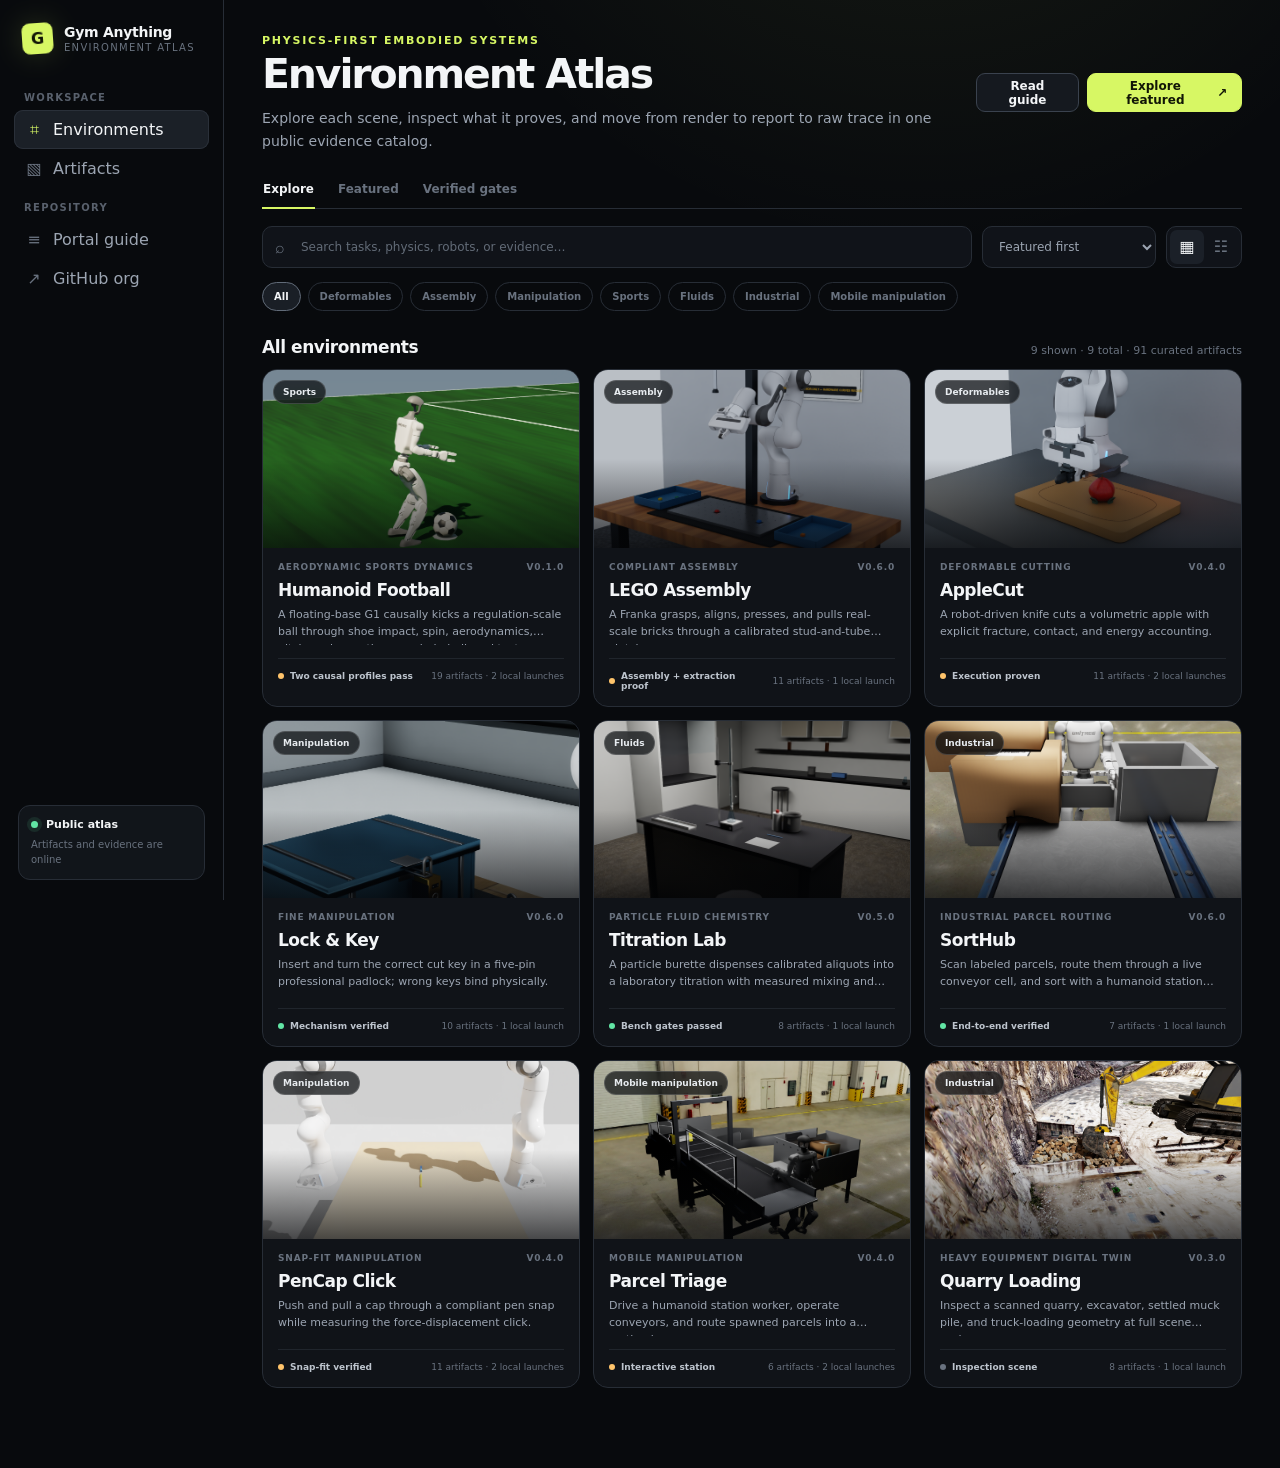
==== robotics/index.html @ cdd0c7fd "deploy: publish robotics atlas 924288bd433a" ====
<!doctype html>
<html lang="en">
  <head>
    <meta charset="utf-8" />
    <meta name="viewport" content="width=device-width, initial-scale=1" />
    <meta
      name="description"
      content="A public visual catalog and evidence browser for Gym Anything for Robotics."
    />
    <link rel="canonical" href="https://gym-anything.github.io/robotics/" />
    <meta property="og:type" content="website" />
    <meta property="og:title" content="Gym Anything · Environment Atlas" />
    <meta property="og:description" content="Physics-first robotics environments, renders, videos, reports, and numerical evidence." />
    <meta property="og:url" content="https://gym-anything.github.io/robotics/" />
    <meta property="og:image" content="https://gym-anything.github.io/robotics/assets/football/renders/p5_00_ready.png" />
    <meta name="twitter:card" content="summary_large_image" />
    <title>Gym Anything · Environment Atlas</title>
    <link rel="icon" href="data:image/svg+xml,%3Csvg xmlns='http://www.w3.org/2000/svg' viewBox='0 0 64 64'%3E%3Crect width='64' height='64' rx='14' fill='%23d7f764'/%3E%3Ctext x='32' y='44' text-anchor='middle' font-family='Arial' font-size='38' font-weight='700' fill='%23111506'%3EG%3C/text%3E%3C/svg%3E" />
    <link rel="stylesheet" href="./styles.css" />
  </head>
  <body>
    <a class="skip-link" href="#main">Skip to content</a>
    <div id="app" aria-live="polite"></div>
    <div id="lightbox" class="lightbox" hidden></div>
    <div id="toast-region" class="toast-region" aria-live="polite"></div>
    <script>globalThis.ATLAS_CONFIG = Object.freeze({"mode":"static","manifestUrl":"./environments.json","assetBase":"./assets/","organizationUrl":"https://github.com/gym-anything","sourceRepositoryUrl":"https://github.com/gym-anything/gym_anything_for_robotics"});</script>
    <script type="module" src="./app.js"></script>
  </body>
</html>
---- robotics/styles.css ----
:root {
  color-scheme: dark;
  --bg: #080a0d;
  --panel: #101318;
  --panel-2: #151920;
  --panel-3: #1b2028;
  --line: #272d36;
  --line-strong: #3a424e;
  --text: #f3f5f7;
  --muted: #9ca5b2;
  --faint: #69727f;
  --acid: #d7f764;
  --acid-ink: #111506;
  --green: #62e6a5;
  --amber: #ffc46b;
  --red: #ff776b;
  --sidebar: 224px;
  --radius: 15px;
  --shadow: 0 20px 50px rgb(0 0 0 / 32%);
  font-family: Inter, ui-sans-serif, system-ui, -apple-system, BlinkMacSystemFont, "Segoe UI", sans-serif;
}

* { box-sizing: border-box; }

html { min-width: 320px; background: var(--bg); }

body {
  margin: 0;
  min-height: 100vh;
  background:
    radial-gradient(circle at 72% -20%, rgb(215 247 100 / 8%), transparent 34rem),
    var(--bg);
  color: var(--text);
}

button, input, select { font: inherit; }
button, a { -webkit-tap-highlight-color: transparent; }
button { color: inherit; }
a { color: inherit; text-decoration: none; }
img, video { display: block; max-width: 100%; }

.skip-link {
  position: fixed;
  z-index: 200;
  left: 1rem;
  top: -4rem;
  padding: .7rem 1rem;
  border-radius: 8px;
  background: var(--acid);
  color: var(--acid-ink);
}
.skip-link:focus { top: 1rem; }

.shell { min-height: 100vh; }

.sidebar {
  position: fixed;
  inset: 0 auto 0 0;
  z-index: 30;
  width: var(--sidebar);
  display: flex;
  flex-direction: column;
  border-right: 1px solid var(--line);
  background: rgb(9 11 14 / 94%);
  backdrop-filter: blur(18px);
  padding: 20px 14px;
}

.brand {
  display: flex;
  align-items: center;
  gap: 11px;
  padding: 3px 8px 24px;
}

.brand-mark {
  width: 31px;
  height: 31px;
  display: grid;
  place-items: center;
  border-radius: 8px;
  background: var(--acid);
  color: var(--acid-ink);
  font-size: 16px;
  font-weight: 900;
  transform: rotate(-4deg);
  box-shadow: 0 0 28px rgb(215 247 100 / 16%);
}

.brand-copy { min-width: 0; }
.brand-title { display: block; font-size: 14px; font-weight: 740; letter-spacing: -.02em; }
.brand-sub { display: block; margin-top: 2px; color: var(--faint); font-size: 10px; text-transform: uppercase; letter-spacing: .13em; }

.nav-label {
  margin: 14px 10px 7px;
  color: #59616d;
  font-size: 10px;
  font-weight: 750;
  letter-spacing: .13em;
  text-transform: uppercase;
}

.nav-item {
  width: 100%;
  display: flex;
  align-items: center;
  gap: 10px;
  min-height: 39px;
  padding: 0 11px;
  border: 0;
  border-radius: 9px;
  background: transparent;
  color: var(--muted);
  cursor: pointer;
  text-align: left;
  transition: 150ms ease;
}
.nav-item:hover { color: var(--text); background: #14181e; }
.nav-item.active { color: var(--text); background: #1b2027; box-shadow: inset 0 0 0 1px #2a3039; }
.nav-icon { width: 18px; color: var(--faint); font-size: 16px; text-align: center; }
.nav-item.active .nav-icon { color: var(--acid); }

.sidebar-bottom { margin-top: auto; }

.runtime-card {
  margin: 12px 4px 0;
  border: 1px solid var(--line);
  border-radius: 12px;
  background: #11151a;
  padding: 12px;
}
.runtime-row { display: flex; align-items: center; gap: 8px; font-size: 11px; font-weight: 650; }
.runtime-dot { width: 7px; height: 7px; border-radius: 50%; background: var(--faint); box-shadow: 0 0 0 4px rgb(105 114 127 / 10%); }
.runtime-dot.available { background: var(--green); box-shadow: 0 0 0 4px rgb(98 230 165 / 10%); }
.runtime-dot.running { background: var(--acid); box-shadow: 0 0 14px var(--acid); animation: pulse 1.5s infinite; }
.runtime-copy { margin-top: 7px; color: var(--faint); font-size: 10px; line-height: 1.45; overflow-wrap: anywhere; }

.main { min-height: 100vh; margin-left: var(--sidebar); }
.content { width: min(1460px, 100%); margin: 0 auto; padding: 34px 38px 80px; }

.topline { display: flex; align-items: center; justify-content: space-between; gap: 20px; margin-bottom: 30px; }
.eyebrow { color: var(--acid); font-size: 11px; font-weight: 760; letter-spacing: .16em; text-transform: uppercase; }
.page-title { margin: 7px 0 0; font-size: clamp(28px, 3.2vw, 48px); line-height: .98; letter-spacing: -.052em; }
.page-subtitle { max-width: 720px; margin: 13px 0 0; color: var(--muted); font-size: 14px; line-height: 1.6; }

.header-actions { display: flex; align-items: center; gap: 8px; }
.button {
  min-height: 39px;
  display: inline-flex;
  align-items: center;
  justify-content: center;
  gap: 8px;
  border: 1px solid var(--line-strong);
  border-radius: 9px;
  padding: 0 14px;
  background: #15191f;
  color: var(--text);
  font-size: 12px;
  font-weight: 690;
  cursor: pointer;
  transition: transform 140ms ease, border-color 140ms ease, background 140ms ease;
}
.button:hover { transform: translateY(-1px); border-color: #596271; background: #1c2129; }
.button:disabled { cursor: not-allowed; opacity: .45; transform: none; }
.button.primary { border-color: var(--acid); background: var(--acid); color: var(--acid-ink); }
.button.primary:hover { background: #e3ff7f; }
.button.danger { color: #ffaaa2; border-color: #75433e; background: #231817; }
.button.icon { width: 39px; padding: 0; }
.button.large { min-height: 46px; padding: 0 20px; border-radius: 11px; font-size: 13px; }

.catalog-tabs { display: flex; gap: 22px; border-bottom: 1px solid var(--line); margin-bottom: 17px; }
.catalog-tab { position: relative; border: 0; padding: 0 1px 12px; background: transparent; color: var(--faint); font-size: 12px; font-weight: 650; cursor: pointer; }
.catalog-tab:hover { color: var(--muted); }
.catalog-tab.active { color: var(--text); }
.catalog-tab.active::after { content: ""; position: absolute; left: 0; right: 0; bottom: -1px; height: 2px; background: var(--acid); }

.toolbar { display: grid; grid-template-columns: minmax(220px, 1fr) auto auto; align-items: center; gap: 10px; margin-bottom: 14px; }
.search-wrap { position: relative; }
.search-icon { position: absolute; left: 13px; top: 50%; transform: translateY(-50%); color: var(--faint); pointer-events: none; }
.search {
  width: 100%;
  height: 42px;
  border: 1px solid var(--line);
  border-radius: 10px;
  padding: 0 13px 0 38px;
  outline: none;
  background: #101319;
  color: var(--text);
  font-size: 12px;
}
.search:focus { border-color: #66707e; box-shadow: 0 0 0 3px rgb(215 247 100 / 7%); }
.search::placeholder { color: #626b77; }

.select {
  height: 42px;
  border: 1px solid var(--line);
  border-radius: 10px;
  padding: 0 34px 0 12px;
  outline: none;
  background: #101319;
  color: var(--muted);
  font-size: 12px;
}

.view-toggle { display: flex; border: 1px solid var(--line); border-radius: 10px; padding: 3px; background: #101319; }
.view-toggle button { width: 34px; height: 34px; border: 0; border-radius: 7px; background: transparent; color: var(--faint); cursor: pointer; }
.view-toggle button.active { color: var(--text); background: var(--panel-3); }

.chips { display: flex; gap: 7px; overflow-x: auto; padding: 0 0 22px; scrollbar-width: none; }
.chips::-webkit-scrollbar { display: none; }
.chip { flex: 0 0 auto; height: 29px; padding: 0 11px; border: 1px solid var(--line); border-radius: 99px; background: transparent; color: var(--faint); font-size: 10px; font-weight: 660; cursor: pointer; }
.chip:hover { border-color: var(--line-strong); color: var(--muted); }
.chip.active { border-color: #616b78; background: #1a1f26; color: var(--text); }

.results-head { display: flex; align-items: end; justify-content: space-between; margin: 4px 0 12px; }
.section-title { margin: 0; font-size: 17px; letter-spacing: -.025em; }
.result-count { color: var(--faint); font-size: 11px; }

.env-grid { display: grid; grid-template-columns: repeat(3, minmax(0, 1fr)); gap: 13px; }

.env-card {
  position: relative;
  min-width: 0;
  border: 1px solid var(--line);
  border-radius: var(--radius);
  overflow: hidden;
  background: var(--panel);
  cursor: pointer;
  transition: transform 180ms ease, border-color 180ms ease, box-shadow 180ms ease;
}
.env-card:hover { transform: translateY(-3px); border-color: #414955; box-shadow: var(--shadow); }
.env-card:focus-visible { outline: 2px solid var(--acid); outline-offset: 3px; }

.card-media { position: relative; aspect-ratio: 16 / 9; overflow: hidden; background: linear-gradient(135deg, #242933, #101318); }
.card-media::after { content: ""; position: absolute; z-index: 2; inset: auto 0 0; height: 50%; background: linear-gradient(transparent, rgb(4 5 7 / 70%)); pointer-events: none; }
.card-media img { position: relative; z-index: 1; width: 100%; height: 100%; object-fit: cover; transition: transform 450ms ease; }
.env-card:hover .card-media img { transform: scale(1.025); }
.card-media img.broken { opacity: 0; }
.card-fallback { position: absolute; inset: 0; display: grid; place-items: center; font-weight: 800; color: rgb(255 255 255 / 15%); letter-spacing: -.05em; font-size: 42px; }
.card-category { position: absolute; z-index: 3; top: 10px; left: 10px; height: 24px; display: flex; align-items: center; border: 1px solid rgb(255 255 255 / 16%); border-radius: 99px; padding: 0 9px; background: rgb(8 10 13 / 70%); backdrop-filter: blur(8px); color: #e7ebef; font-size: 9px; font-weight: 690; }
.quick-launch { position: absolute; z-index: 4; right: 10px; bottom: 10px; width: 35px; height: 35px; display: grid; place-items: center; border: 1px solid rgb(255 255 255 / 20%); border-radius: 50%; background: rgb(9 11 14 / 78%); backdrop-filter: blur(10px); color: white; cursor: pointer; opacity: 0; transform: translateY(5px); transition: 160ms ease; }
.env-card:hover .quick-launch, .quick-launch:focus-visible { opacity: 1; transform: translateY(0); }
.quick-launch:hover { background: var(--acid); color: var(--acid-ink); }

.card-body { padding: 14px 15px 15px; }
.card-top { display: flex; align-items: center; justify-content: space-between; gap: 8px; color: var(--faint); font-size: 9px; font-weight: 650; text-transform: uppercase; letter-spacing: .09em; }
.card-title { margin: 8px 0 6px; font-size: 17px; letter-spacing: -.03em; }
.card-summary { display: -webkit-box; min-height: 39px; margin: 0; overflow: hidden; -webkit-line-clamp: 2; -webkit-box-orient: vertical; color: var(--muted); font-size: 11px; line-height: 1.55; }
.card-meta { display: flex; align-items: center; justify-content: space-between; gap: 12px; margin-top: 13px; padding-top: 12px; border-top: 1px solid #20252c; }
.status-pill { display: inline-flex; align-items: center; gap: 6px; min-width: 0; color: #bdc4cd; font-size: 9px; font-weight: 650; }
.status-pill::before { content: ""; flex: 0 0 auto; width: 6px; height: 6px; border-radius: 50%; background: var(--faint); }
.status-pill.green::before { background: var(--green); }
.status-pill.amber::before { background: var(--amber); }
.status-pill.gray::before { background: var(--faint); }
.artifact-count { color: var(--faint); font-size: 9px; white-space: nowrap; }

.env-grid.list { display: grid; grid-template-columns: 1fr; gap: 8px; }
.env-grid.list .env-card { display: grid; grid-template-columns: 220px minmax(0, 1fr); }
.env-grid.list .card-media { aspect-ratio: auto; min-height: 150px; }
.env-grid.list .card-body { display: grid; grid-template-columns: minmax(0, 1fr) minmax(180px, .6fr); align-content: center; column-gap: 25px; }
.env-grid.list .card-top, .env-grid.list .card-title, .env-grid.list .card-summary { grid-column: 1; }
.env-grid.list .card-meta { grid-column: 2; grid-row: 1 / span 3; border: 0; margin: 0; padding: 0; flex-direction: column; align-items: flex-end; justify-content: center; }

.empty { padding: 70px 20px; border: 1px dashed var(--line); border-radius: var(--radius); color: var(--muted); text-align: center; }
.empty strong { display: block; color: var(--text); margin-bottom: 7px; }

/* Detail */
.back-link { display: inline-flex; align-items: center; gap: 7px; color: var(--faint); font-size: 11px; margin-bottom: 20px; }
.back-link:hover { color: var(--text); }

.detail-hero { position: relative; min-height: 430px; display: grid; grid-template-columns: minmax(0, 1.4fr) minmax(330px, .6fr); border: 1px solid var(--line); border-radius: 20px; overflow: hidden; background: var(--panel); }
.detail-image { position: relative; min-height: 430px; overflow: hidden; background: #171b21; }
.detail-image::after { content: ""; position: absolute; z-index: 2; inset: 0; background: linear-gradient(90deg, transparent 60%, rgb(16 19 24 / 65%)), linear-gradient(0deg, rgb(7 9 11 / 35%), transparent 40%); pointer-events: none; }
.detail-image img { position: relative; z-index: 1; width: 100%; height: 100%; object-fit: cover; }
.detail-image img.broken { opacity: 0; }

.detail-side { position: relative; z-index: 2; display: flex; flex-direction: column; justify-content: center; padding: 35px 32px; background: linear-gradient(135deg, rgb(16 19 24 / 94%), #101318); }
.detail-side::before { content: ""; position: absolute; left: 0; top: 12%; bottom: 12%; width: 1px; background: linear-gradient(transparent, var(--accent, var(--acid)), transparent); opacity: .5; }
.detail-title { margin: 9px 0 10px; font-size: clamp(32px, 4.2vw, 58px); line-height: .96; letter-spacing: -.06em; }
.detail-summary { margin: 0; color: var(--muted); font-size: 12px; line-height: 1.6; }
.detail-badges { display: flex; flex-wrap: wrap; gap: 6px; margin: 15px 0 20px; }
.tag { display: inline-flex; align-items: center; height: 25px; padding: 0 9px; border: 1px solid #303741; border-radius: 99px; color: #aab2bd; font-size: 9px; font-weight: 630; }
.launch-stack { display: grid; grid-template-columns: minmax(0, 1fr) auto; gap: 8px; }
.launch-stack .select { height: 46px; min-width: 0; }
.launch-help { grid-column: 1 / -1; min-height: 17px; color: var(--faint); font-size: 10px; line-height: 1.4; }

.evidence-banner { display: grid; grid-template-columns: auto minmax(0, 1fr) auto; align-items: center; gap: 12px; margin: 15px 0 0; padding: 12px 14px; border: 1px solid var(--line); border-radius: 11px; background: #101318; }
.evidence-mark { width: 30px; height: 30px; display: grid; place-items: center; border-radius: 8px; background: rgb(255 196 107 / 11%); color: var(--amber); font-weight: 800; }
.evidence-mark.green { background: rgb(98 230 165 / 10%); color: var(--green); }
.evidence-mark.gray { background: rgb(105 114 127 / 12%); color: var(--muted); }
.evidence-title { font-size: 11px; font-weight: 720; }
.evidence-copy { margin-top: 3px; color: var(--muted); font-size: 10px; line-height: 1.45; }
.version { color: var(--faint); font-size: 10px; }

.report-link {
  display: grid;
  grid-template-columns: auto minmax(0, 1fr) auto;
  align-items: center;
  gap: 10px;
  margin: -5px 0 15px;
  padding: 10px 11px;
  border: 1px solid #3d4652;
  border-radius: 10px;
  background: #171c23;
  transition: 150ms ease;
}
.report-link:hover { transform: translateY(-1px); border-color: #626d7b; background: #1d232b; }
.report-link-icon { display: grid; place-items: center; width: 32px; height: 32px; border-radius: 7px; background: #e75d4e; color: white; font-size: 8px; font-weight: 850; letter-spacing: .06em; }
.report-link strong, .report-link small { display: block; }
.report-link strong { font-size: 11px; }
.report-link small { margin-top: 3px; overflow: hidden; color: var(--faint); font-size: 8px; text-overflow: ellipsis; white-space: nowrap; }
.report-link-arrow { color: var(--muted); font-size: 16px; }

.detail-layout { display: grid; grid-template-columns: minmax(0, 1fr) 280px; gap: 24px; margin-top: 26px; }
.detail-tabs { display: flex; gap: 22px; border-bottom: 1px solid var(--line); }
.detail-tab { position: relative; border: 0; padding: 0 1px 12px; background: transparent; color: var(--faint); font-size: 11px; font-weight: 680; cursor: pointer; }
.detail-tab.active { color: var(--text); }
.detail-tab.active::after { content: ""; position: absolute; left: 0; right: 0; bottom: -1px; height: 2px; background: var(--accent, var(--acid)); }
.tab-panel { padding-top: 22px; }

.copy-section { max-width: 820px; }
.copy-section h2 { margin: 0 0 11px; font-size: 20px; letter-spacing: -.035em; }
.copy-section p { margin: 0; color: #b1b8c1; font-size: 13px; line-height: 1.75; }
.metric-grid { display: grid; grid-template-columns: repeat(4, minmax(0, 1fr)); gap: 8px; margin: 23px 0; }
.metric { min-height: 90px; padding: 14px; border: 1px solid var(--line); border-radius: 12px; background: #101318; }
.metric-value { font-size: 19px; font-weight: 760; letter-spacing: -.04em; }
.metric-value.amber { color: var(--amber); }
.metric-value.gray { color: var(--muted); }
.metric-label { margin-top: 7px; color: var(--faint); font-size: 9px; font-weight: 680; letter-spacing: .08em; text-transform: uppercase; }

.mechanism-strip { display: grid; grid-template-columns: repeat(3, minmax(0, 1fr)); gap: 8px; margin-top: 20px; }
.mechanism-item { padding: 15px; border-radius: 12px; background: #12161b; border: 1px solid #20262e; }
.mechanism-number { color: var(--accent, var(--acid)); font-size: 10px; font-weight: 800; }
.mechanism-title { margin: 8px 0 5px; font-size: 12px; font-weight: 700; }
.mechanism-copy { color: var(--faint); font-size: 10px; line-height: 1.5; }

.aside-card { border: 1px solid var(--line); border-radius: 13px; background: #101318; overflow: hidden; }
.aside-card + .aside-card { margin-top: 11px; }
.aside-head { padding: 13px 14px; border-bottom: 1px solid var(--line); color: var(--muted); font-size: 10px; font-weight: 730; letter-spacing: .09em; text-transform: uppercase; }
.aside-body { padding: 12px 14px; }
.about-row { display: flex; justify-content: space-between; gap: 14px; padding: 7px 0; color: var(--faint); font-size: 10px; }
.about-row strong { color: #bec5ce; font-weight: 620; text-align: right; }
.control-row { display: grid; grid-template-columns: 90px minmax(0, 1fr); gap: 9px; align-items: start; padding: 8px 0; border-bottom: 1px solid #20252c; }
.control-row:last-child { border: 0; }
kbd { display: inline-block; width: fit-content; border: 1px solid #3a424d; border-bottom-color: #596370; border-radius: 5px; padding: 3px 6px; background: #1d222a; color: #e7eaf0; font-family: inherit; font-size: 9px; font-weight: 700; box-shadow: 0 1px 0 #4b5562; }
.control-action { color: var(--muted); font-size: 10px; line-height: 1.45; }

.artifact-toolbar { display: flex; align-items: center; justify-content: space-between; gap: 12px; margin-bottom: 13px; }
.artifact-filters { display: flex; flex-wrap: wrap; gap: 6px; }
.artifact-filter { height: 27px; padding: 0 9px; border: 1px solid var(--line); border-radius: 7px; background: transparent; color: var(--faint); font-size: 9px; font-weight: 680; cursor: pointer; }
.artifact-filter.active { border-color: #56606d; color: var(--text); background: #1a1f26; }
.artifact-grid { display: grid; grid-template-columns: repeat(3, minmax(0, 1fr)); gap: 9px; }
.artifact { min-width: 0; border: 1px solid var(--line); border-radius: 12px; overflow: hidden; background: #101318; cursor: pointer; transition: 150ms ease; }
.artifact:hover { transform: translateY(-2px); border-color: #414a56; }
.artifact-media { position: relative; aspect-ratio: 16 / 10; display: grid; place-items: center; overflow: hidden; background: linear-gradient(135deg, #1b2028, #0c0f13); }
.artifact-media img, .artifact-media video { width: 100%; height: 100%; object-fit: cover; }
.artifact-media img.broken { opacity: 0; }
.artifact-play { position: absolute; z-index: 2; inset: 50% auto auto 50%; width: 40px; height: 40px; display: grid; place-items: center; border: 1px solid rgb(255 255 255 / 30%); border-radius: 50%; padding-left: 2px; background: rgb(7 9 12 / 78%); color: white; font-size: 14px; box-shadow: 0 8px 24px rgb(0 0 0 / 45%); transform: translate(-50%, -50%); transition: 150ms ease; }
.video-artifact:hover .artifact-play { border-color: var(--acid); background: var(--acid); color: var(--acid-ink); transform: translate(-50%, -50%) scale(1.06); }
.artifact-symbol { color: #555f6c; font-size: 28px; font-weight: 800; letter-spacing: -.05em; }
.artifact-type { position: absolute; left: 8px; top: 8px; padding: 3px 6px; border-radius: 5px; background: rgb(6 8 10 / 78%); color: #cbd1d8; font-size: 8px; font-weight: 760; letter-spacing: .08em; text-transform: uppercase; }
.artifact-copy { padding: 11px; }
.artifact-title { overflow: hidden; color: #e7eaee; font-size: 11px; font-weight: 690; text-overflow: ellipsis; white-space: nowrap; }
.artifact-caption { display: -webkit-box; min-height: 30px; margin-top: 5px; overflow: hidden; -webkit-line-clamp: 2; -webkit-box-orient: vertical; color: var(--faint); font-size: 9px; line-height: 1.55; }
.artifact-path { margin-top: 7px; overflow: hidden; color: #515a66; font-family: ui-monospace, SFMono-Regular, Consolas, monospace; font-size: 8px; text-overflow: ellipsis; white-space: nowrap; }
.artifact-environment { margin-bottom: 5px; color: var(--acid); font-size: 8px; font-weight: 750; letter-spacing: .1em; text-transform: uppercase; }
.pdf-artifact .artifact-media::after { content: "Open PDF ↗"; position: absolute; z-index: 2; right: 9px; bottom: 9px; padding: 5px 7px; border-radius: 6px; background: rgb(7 9 12 / 82%); color: white; font-size: 8px; font-weight: 720; opacity: 0; transform: translateY(3px); transition: 150ms ease; }
.pdf-artifact:hover .artifact-media::after { opacity: 1; transform: translateY(0); }

.report-callout { display: grid; grid-template-columns: auto minmax(0, 1fr) auto; align-items: center; gap: 13px; margin: -3px 0 19px; padding: 14px 15px; border: 1px solid #3a424d; border-radius: 12px; background: linear-gradient(100deg, #171c23, #101318); }
.report-callout-mark { display: grid; place-items: center; width: 42px; height: 42px; border-radius: 9px; background: #e75d4e; color: white; font-size: 10px; font-weight: 850; letter-spacing: .08em; box-shadow: 0 10px 26px rgb(231 93 78 / 18%); }
.report-callout-title { font-size: 12px; font-weight: 750; }
.report-callout-copy { margin-top: 4px; color: var(--muted); font-size: 10px; }
.library-toolbar { grid-template-columns: 1fr; margin-bottom: 10px; }
.library-filters { margin-bottom: 24px; }
.library-filters .artifact-filter span { margin-left: 4px; color: #626c78; }
.library-results-head { margin-top: 0; }
.library-grid { grid-template-columns: repeat(4, minmax(0, 1fr)); }
.library-grid .pdf-artifact .artifact-media { aspect-ratio: 4 / 3; }

.evidence-list { display: grid; gap: 9px; }
.evidence-row { display: grid; grid-template-columns: 38px minmax(0, 1fr); gap: 12px; padding: 14px; border: 1px solid var(--line); border-radius: 12px; background: #101318; }
.evidence-index { width: 30px; height: 30px; display: grid; place-items: center; border-radius: 8px; background: #1b2028; color: var(--accent, var(--acid)); font-size: 10px; font-weight: 800; }
.evidence-row h3 { margin: 1px 0 5px; font-size: 12px; }
.evidence-row p { margin: 0; color: var(--muted); font-size: 10px; line-height: 1.55; }

.runbar { position: fixed; z-index: 40; left: calc(var(--sidebar) + 18px); right: 18px; bottom: 16px; display: flex; align-items: center; gap: 12px; max-width: 1100px; margin: 0 auto; border: 1px solid #48515d; border-radius: 13px; padding: 10px 11px 10px 14px; background: rgb(19 23 28 / 92%); box-shadow: 0 15px 50px rgb(0 0 0 / 50%); backdrop-filter: blur(18px); }
.runbar[hidden] { display: none; }
.runbar-main { min-width: 0; flex: 1; }
.runbar-title { font-size: 11px; font-weight: 720; }
.runbar-copy { margin-top: 3px; overflow: hidden; color: var(--faint); font-size: 9px; text-overflow: ellipsis; white-space: nowrap; }
.runbar-time { color: var(--acid); font-variant-numeric: tabular-nums; font-size: 11px; font-weight: 700; }

.lightbox { position: fixed; inset: 0; z-index: 100; padding: 28px; background: rgb(3 4 6 / 88%); backdrop-filter: blur(15px); }
.lightbox[hidden] { display: none; }
.lightbox-dialog { width: min(1180px, 100%); height: 100%; margin: 0 auto; display: flex; flex-direction: column; border: 1px solid #3a424d; border-radius: 16px; overflow: hidden; background: #0d1014; box-shadow: 0 25px 100px #000; }
.lightbox-head { display: flex; align-items: center; gap: 12px; min-height: 55px; padding: 0 14px 0 18px; border-bottom: 1px solid var(--line); }
.lightbox-title { flex: 1; min-width: 0; overflow: hidden; font-size: 12px; font-weight: 700; text-overflow: ellipsis; white-space: nowrap; }
.lightbox-path { max-width: 45%; overflow: hidden; color: var(--faint); font: 9px ui-monospace, SFMono-Regular, Consolas, monospace; text-overflow: ellipsis; white-space: nowrap; }
.lightbox-body { min-height: 0; flex: 1; display: grid; place-items: center; overflow: auto; background: #080a0d; }
.lightbox-body img, .lightbox-body video { max-width: 100%; max-height: 100%; object-fit: contain; }
.lightbox-body pre { align-self: stretch; justify-self: stretch; margin: 0; padding: 24px; overflow: auto; color: #c9d1da; font: 11px/1.65 ui-monospace, SFMono-Regular, Consolas, monospace; white-space: pre-wrap; word-break: break-word; }

.toast-region { position: fixed; z-index: 120; top: 16px; right: 16px; display: grid; gap: 8px; width: min(370px, calc(100vw - 32px)); }
.toast { border: 1px solid #3b4551; border-radius: 11px; padding: 12px 14px; background: rgb(20 24 30 / 96%); color: #dfe4e9; box-shadow: 0 16px 40px rgb(0 0 0 / 36%); font-size: 11px; line-height: 1.45; animation: toast-in 180ms ease-out; }
.toast.error { border-color: #754842; color: #ffb1aa; }
.toast.success { border-color: #376850; color: #9cf2c4; }

.loading { min-height: 100vh; display: grid; place-items: center; color: var(--muted); }
.loading-mark { width: 34px; height: 34px; margin: 0 auto 12px; border: 2px solid #2e353f; border-top-color: var(--acid); border-radius: 50%; animation: spin 800ms linear infinite; }

@keyframes spin { to { transform: rotate(360deg); } }
@keyframes pulse { 50% { opacity: .45; } }
@keyframes toast-in { from { opacity: 0; transform: translateY(-5px); } }

@media (max-width: 1160px) {
  .env-grid { grid-template-columns: repeat(2, minmax(0, 1fr)); }
  .artifact-grid { grid-template-columns: repeat(2, minmax(0, 1fr)); }
  .library-grid { grid-template-columns: repeat(3, minmax(0, 1fr)); }
  .detail-hero { grid-template-columns: 1.15fr .85fr; }
  .metric-grid { grid-template-columns: repeat(2, minmax(0, 1fr)); }
}

@media (max-width: 900px) {
  :root { --sidebar: 72px; }
  .sidebar { width: var(--sidebar); padding-inline: 10px; }
  .brand { justify-content: center; padding-inline: 0; }
  .brand-copy, .nav-label, .nav-item span:not(.nav-icon), .runtime-copy, .runtime-row span:not(.runtime-dot) { display: none; }
  .nav-item { justify-content: center; padding: 0; }
  .runtime-card { padding: 13px 0; }
  .runtime-row { justify-content: center; }
  .content { padding-inline: 25px; }
  .detail-hero { grid-template-columns: 1fr; }
  .detail-image { min-height: 360px; }
  .detail-side::before { left: 10%; right: 10%; top: 0; bottom: auto; width: auto; height: 1px; }
  .detail-layout { grid-template-columns: 1fr; }
  .detail-aside { display: grid; grid-template-columns: repeat(2, minmax(0, 1fr)); gap: 11px; }
  .aside-card + .aside-card { margin-top: 0; }
  .library-grid { grid-template-columns: repeat(2, minmax(0, 1fr)); }
}

@media (max-width: 650px) {
  :root { --sidebar: 0px; }
  .sidebar { position: sticky; top: 0; width: 100%; height: 56px; flex-direction: row; align-items: center; border-right: 0; border-bottom: 1px solid var(--line); padding: 0 12px; }
  .brand { justify-content: flex-start; padding: 0; }
  .brand-mark { width: 29px; height: 29px; }
  .brand-copy { display: block; }
  .brand-sub { display: none; }
  .sidebar nav { margin-left: auto; display: flex; }
  .sidebar .nav-label, .sidebar-bottom, .sidebar nav .nav-item:nth-of-type(n+3) { display: none; }
  .sidebar nav .nav-item { width: 42px; }
  .main { margin-left: 0; }
  .content { padding: 25px 15px 76px; }
  .topline { align-items: flex-start; }
  .header-actions .button:not(.primary) { display: none; }
  .page-title { font-size: 34px; }
  .toolbar { grid-template-columns: 1fr auto; }
  .toolbar .select { display: none; }
  .env-grid, .artifact-grid { grid-template-columns: 1fr; }
  .env-grid.list .env-card { display: block; }
  .env-grid.list .card-media { min-height: auto; aspect-ratio: 16 / 9; }
  .env-grid.list .card-body { display: block; }
  .env-grid.list .card-meta { margin-top: 13px; padding-top: 12px; border-top: 1px solid #20252c; flex-direction: row; align-items: center; justify-content: space-between; }
  .detail-image { min-height: 280px; }
  .detail-side { padding: 27px 20px; }
  .detail-title { font-size: 40px; }
  .launch-stack { grid-template-columns: 1fr; }
  .launch-help { grid-column: auto; }
  .evidence-banner { grid-template-columns: auto 1fr; }
  .evidence-banner .version { display: none; }
  .metric-grid { grid-template-columns: repeat(2, minmax(0, 1fr)); }
  .mechanism-strip { grid-template-columns: 1fr; }
  .detail-aside { grid-template-columns: 1fr; }
  .artifact-toolbar { align-items: flex-start; flex-direction: column; }
  .library-grid { grid-template-columns: 1fr; }
  .report-callout { grid-template-columns: auto 1fr; }
  .report-callout > .result-count { display: none; }
  .runbar { left: 10px; right: 10px; bottom: 9px; }
  .lightbox { padding: 8px; }
  .lightbox-path { display: none; }
}

@media (prefers-reduced-motion: reduce) {
  *, *::before, *::after { scroll-behavior: auto !important; animation-duration: .01ms !important; animation-iteration-count: 1 !important; transition-duration: .01ms !important; }
}
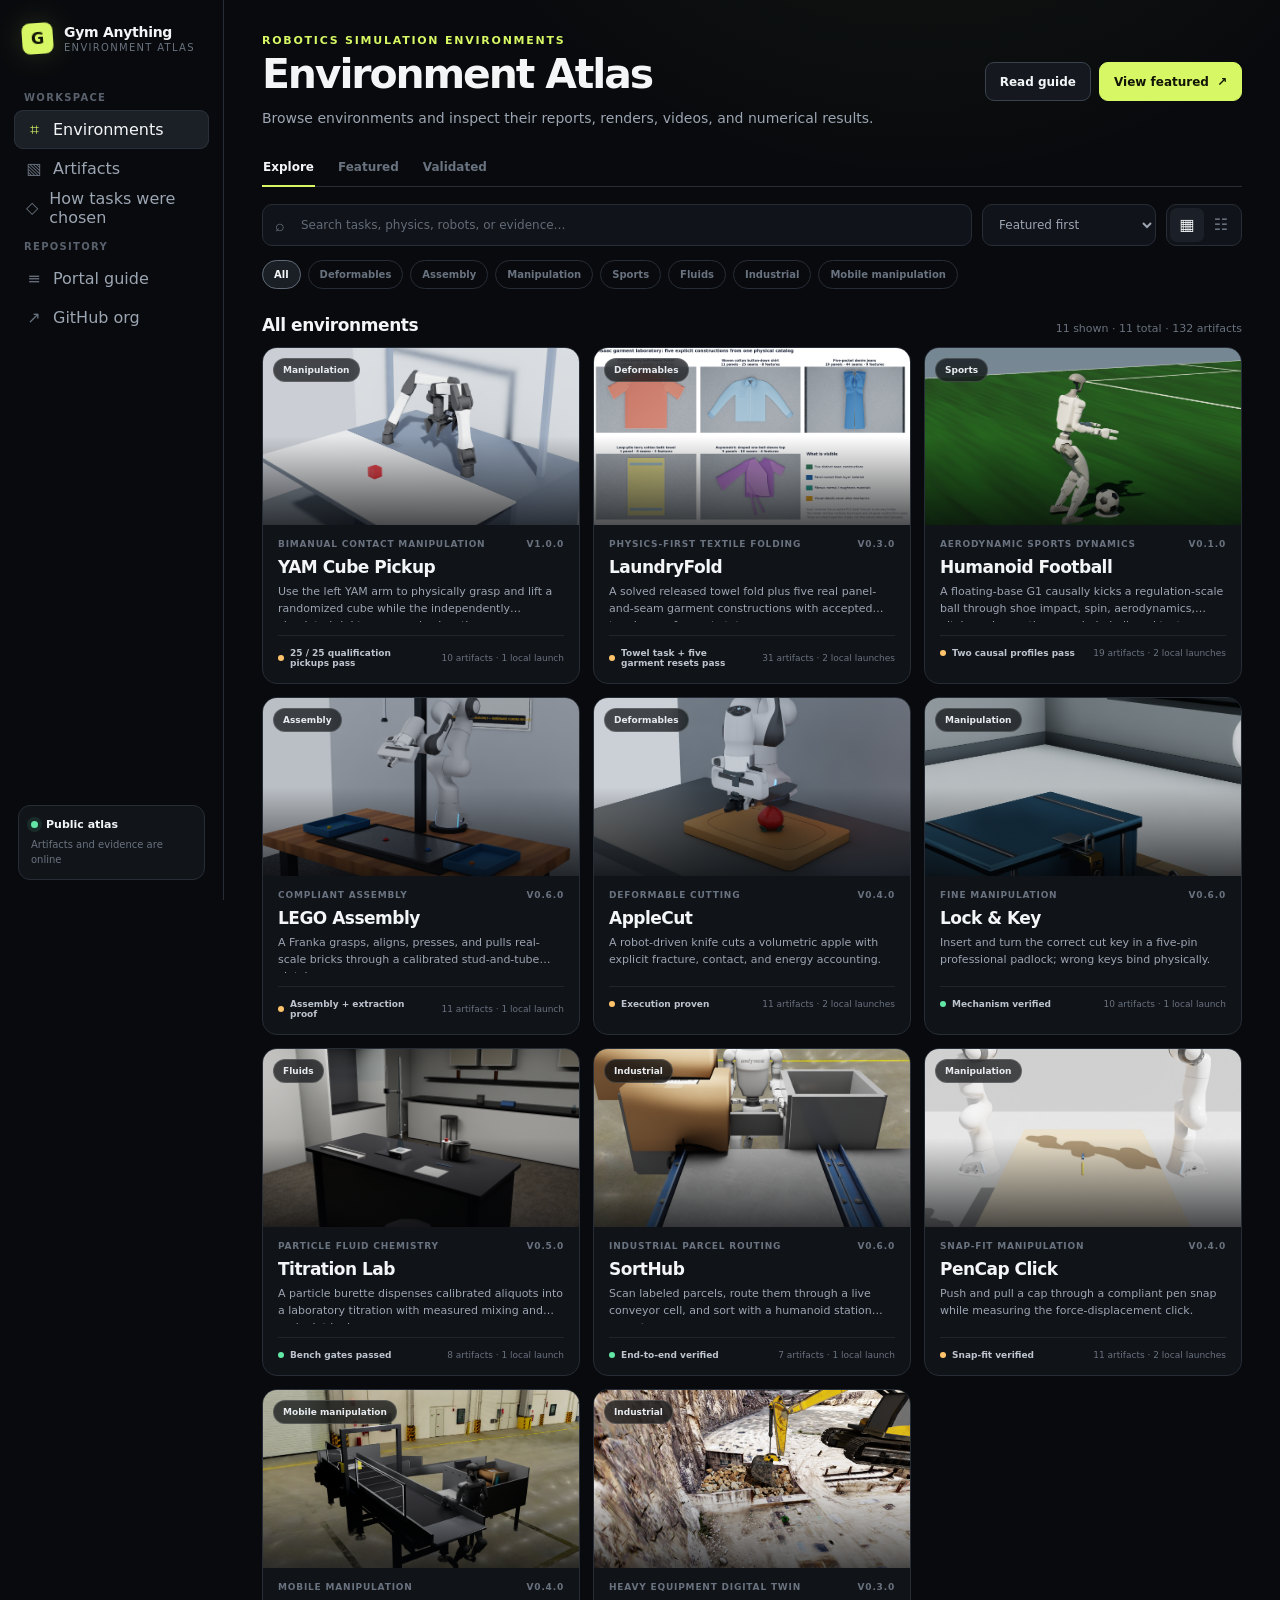
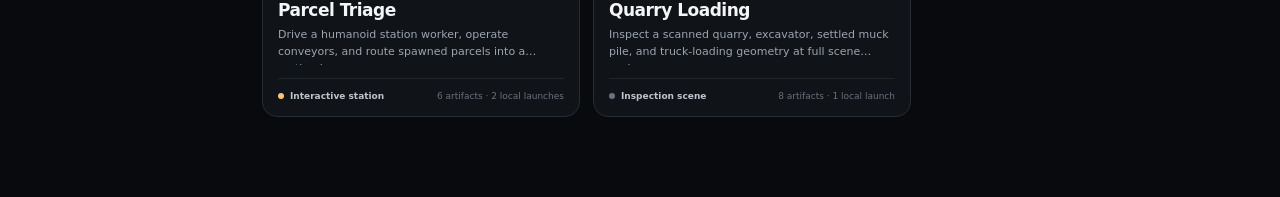
==== commit 6e5469f9: "deploy: publish robotics atlas a5ffbf818a38" ====
--- a/robotics/index.html
+++ b/robotics/index.html
@@ -17,13 +17,14 @@
     <title>Gym Anything · Environment Atlas</title>
     <link rel="icon" href="data:image/svg+xml,%3Csvg xmlns='http://www.w3.org/2000/svg' viewBox='0 0 64 64'%3E%3Crect width='64' height='64' rx='14' fill='%23d7f764'/%3E%3Ctext x='32' y='44' text-anchor='middle' font-family='Arial' font-size='38' font-weight='700' fill='%23111506'%3EG%3C/text%3E%3C/svg%3E" />
     <link rel="stylesheet" href="./styles.css" />
+    <link rel="stylesheet" href="./grounding.css" />
   </head>
   <body>
     <a class="skip-link" href="#main">Skip to content</a>
     <div id="app" aria-live="polite"></div>
     <div id="lightbox" class="lightbox" hidden></div>
     <div id="toast-region" class="toast-region" aria-live="polite"></div>
-    <script>globalThis.ATLAS_CONFIG = Object.freeze({"mode":"static","manifestUrl":"./environments.json","assetBase":"./assets/","organizationUrl":"https://github.com/gym-anything","sourceRepositoryUrl":"https://github.com/gym-anything/gym_anything_for_robotics"});</script>
+    <script>globalThis.ATLAS_CONFIG = Object.freeze({"mode":"static","manifestUrl":"./environments.json","groundingManifestUrl":"./grounding.json","groundingLeaderboardUrl":"./grounding-leaderboard.json.gz","assetBase":"./assets/","organizationUrl":"https://github.com/gym-anything","sourceRepositoryUrl":"https://github.com/gym-anything/gym_anything_for_robotics"});</script>
     <script type="module" src="./app.js"></script>
   </body>
 </html>
--- a/robotics/styles.css
+++ b/robotics/styles.css
@@ -447,7 +447,7 @@
   .brand-copy { display: block; }
   .brand-sub { display: none; }
   .sidebar nav { margin-left: auto; display: flex; }
-  .sidebar .nav-label, .sidebar-bottom, .sidebar nav .nav-item:nth-of-type(n+3) { display: none; }
+  .sidebar .nav-label, .sidebar-bottom, .sidebar nav .nav-item:nth-of-type(n+4) { display: none; }
   .sidebar nav .nav-item { width: 42px; }
   .main { margin-left: 0; }
   .content { padding: 25px 15px 76px; }
--- a/robotics/grounding.css
+++ b/robotics/grounding.css
@@ -0,0 +1,945 @@
+.g-content {
+  --stage: var(--acid);
+  width: min(1560px, 100%);
+}
+
+.grounding-nav-links {
+  display: grid;
+  gap: 1px;
+  margin: 3px 0 9px 29px;
+  padding-left: 9px;
+  border-left: 1px solid #303842;
+}
+.grounding-nav-links a { padding: 5px 7px; border-radius: 6px; color: var(--faint); font-size: 9px; }
+.grounding-nav-links a:hover { background: #15191f; color: var(--text); }
+
+.g-kicker {
+  color: var(--stage, var(--acid));
+  font-size: 10px;
+  font-weight: 800;
+  letter-spacing: .15em;
+  text-transform: uppercase;
+}
+
+.g-hero {
+  position: relative;
+  isolation: isolate;
+  min-height: 320px;
+  display: flex;
+  flex-direction: column;
+  justify-content: end;
+  overflow: hidden;
+  margin: -34px -38px 22px;
+  padding: 62px 7.5% 42px;
+  border-bottom: 1px solid var(--line);
+  background: linear-gradient(115deg, #0b0e11 20%, #10151a 100%);
+}
+
+.g-hero::after {
+  display: none;
+}
+
+.g-hero h1 {
+  max-width: 860px;
+  margin: 12px 0 16px;
+  font-size: clamp(40px, 5vw, 64px);
+  line-height: 1.02;
+  letter-spacing: -.045em;
+}
+
+.g-hero > p {
+  max-width: 710px;
+  margin: 0;
+  color: #b2bac4;
+  font-size: 14px;
+  line-height: 1.7;
+}
+
+.g-hero-actions {
+  display: flex;
+  flex-wrap: wrap;
+  gap: 8px;
+  margin-top: 25px;
+}
+
+.g-metrics {
+  display: grid;
+  grid-template-columns: repeat(4, minmax(0, 1fr));
+  gap: 9px;
+}
+
+.g-metric {
+  min-width: 0;
+  padding: 18px;
+  border: 1px solid var(--line);
+  border-radius: 13px;
+  background: linear-gradient(145deg, #14181e, #0e1115);
+}
+
+.g-metric strong,
+.g-metric span { display: block; }
+.g-metric strong { font-size: clamp(22px, 2.5vw, 34px); line-height: 1; letter-spacing: -.055em; }
+.g-metric span { margin-top: 9px; color: var(--faint); font-size: 9px; font-weight: 720; letter-spacing: .09em; text-transform: uppercase; }
+.g-overview-metrics { margin-bottom: 20px; }
+
+.g-stage-rail {
+  display: grid;
+  grid-template-columns: repeat(5, minmax(0, 1fr));
+  overflow: hidden;
+  border: 1px solid var(--line);
+  border-radius: 13px;
+  background: #0e1115;
+}
+
+.g-stage-stop {
+  position: relative;
+  min-width: 0;
+  display: flex;
+  align-items: center;
+  gap: 9px;
+  min-height: 48px;
+  padding: 0 14px;
+  border-right: 1px solid var(--line);
+  color: var(--faint);
+  transition: 150ms ease;
+}
+.g-stage-stop:last-child { border-right: 0; }
+.g-stage-stop:hover { background: #171b21; color: var(--text); }
+.g-stage-stop.active { background: color-mix(in srgb, var(--stage) 8%, #11151a); color: var(--text); box-shadow: inset 0 -2px 0 var(--stage); }
+.g-stage-stop > span { color: var(--stage); font: 750 10px ui-monospace, SFMono-Regular, Consolas, monospace; }
+.g-stage-stop strong { min-width: 0; overflow: hidden; font-size: 10px; text-overflow: ellipsis; white-space: nowrap; }
+
+.g-section { margin-top: 50px; }
+.g-section-head { display: flex; align-items: end; justify-content: space-between; gap: 25px; margin-bottom: 17px; }
+.g-section-head.compact { margin-bottom: 14px; }
+.g-section-head h2 { margin: 6px 0 0; font-size: 24px; letter-spacing: -.04em; }
+.g-section-head > span,
+.g-section-head > a { color: var(--faint); font-size: 10px; }
+.g-section-head > a:hover { color: var(--text); }
+.g-section-intro { max-width: 900px; margin: -6px 0 20px; color: var(--muted); font-size: 11px; line-height: 1.7; }
+
+.g-overview-introduction {
+  display: grid;
+  grid-template-columns: repeat(2, minmax(0, 1fr));
+  gap: 12px;
+  margin: 26px 0;
+}
+.g-overview-introduction > div {
+  padding: 24px;
+  border: 1px solid var(--line);
+  border-radius: 14px;
+  background: #101318;
+}
+.g-overview-introduction h2 { margin: 7px 0 11px; font-size: 24px; letter-spacing: -.035em; }
+.g-overview-introduction p { margin: 0; color: var(--muted); font-size: 16px; line-height: 1.7; }
+
+.g-axis-explanation {
+  display: grid;
+  grid-template-columns: minmax(0, 1.15fr) minmax(360px, .85fr);
+  gap: 38px;
+  align-items: center;
+  padding: 24px;
+  border: 1px solid var(--line);
+  border-radius: 14px;
+  background: #101318;
+}
+.g-axis-explanation h2 { margin: 7px 0 11px; font-size: 25px; letter-spacing: -.035em; }
+.g-axis-explanation p { margin: 0; color: var(--muted); font-size: 15px; line-height: 1.7; }
+.g-axis-explanation .g-axis-pair { margin-top: 0; }
+
+.g-method-status { display: grid; grid-template-columns: repeat(2, minmax(0, 1fr)); gap: 10px; }
+.g-method-status .g-section-head { grid-column: 1 / -1; }
+.g-method-status > div:not(.g-section-head) { padding: 19px; border: 1px solid var(--line); border-radius: 12px; background: #101318; }
+.g-method-status > div:not(.g-section-head) > span,
+.g-stage-context span,
+.g-step-operation > span,
+.g-method-note > span,
+.g-dataset-context span,
+.g-leaderboard-guide span,
+.g-record-section-head h2 {
+  color: var(--stage, var(--acid));
+  font-size: 11px;
+  font-weight: 800;
+  letter-spacing: .09em;
+  text-transform: uppercase;
+}
+.g-method-status p { margin: 8px 0 0; color: var(--muted); font-size: 15px; line-height: 1.7; }
+
+.g-execution-note {
+  display: grid;
+  grid-template-columns: 150px minmax(0, 1fr);
+  gap: 22px;
+  align-items: start;
+  margin-top: 18px;
+  padding: 16px 18px;
+  border-left: 3px solid var(--stage, #ffd47d);
+  background: color-mix(in srgb, var(--stage, #ffd47d) 5%, #101318);
+}
+.g-execution-note > span { color: var(--stage, #ffd47d); font-size: 9px; font-weight: 800; letter-spacing: .1em; text-transform: uppercase; }
+.g-execution-note > p { margin: 0; color: #c0c7cf; font-size: 11px; line-height: 1.65; }
+
+.g-walkthrough { margin: 0; padding: 0; border-top: 1px solid var(--line); list-style: none; }
+.g-walkthrough li { border-bottom: 1px solid var(--line); }
+.g-walkthrough a { display: grid; grid-template-columns: 58px minmax(0, 1fr) auto; gap: 18px; align-items: start; padding: 18px 8px; }
+.g-walkthrough a:hover { background: color-mix(in srgb, var(--stage) 4%, transparent); }
+.g-walkthrough a > span { color: var(--stage); font: 800 12px ui-monospace, SFMono-Regular, Consolas, monospace; }
+.g-walkthrough strong { display: block; font-size: 14px; }
+.g-walkthrough p { max-width: 1050px; margin: 5px 0 0; color: var(--muted); font-size: 11px; line-height: 1.65; }
+.g-walkthrough a > b { color: var(--stage); }
+
+.g-stage-list { border-top: 1px solid var(--line); }
+.g-stage-row {
+  display: grid;
+  grid-template-columns: 58px minmax(0, 1.25fr) minmax(280px, .75fr) auto;
+  gap: 20px;
+  align-items: start;
+  padding: 22px 8px;
+  border-bottom: 1px solid var(--line);
+}
+.g-stage-row:hover { background: color-mix(in srgb, var(--stage) 4%, transparent); }
+.g-stage-row .g-stage-number { margin: 0; color: var(--stage); font: 850 13px ui-monospace, SFMono-Regular, Consolas, monospace; }
+.g-stage-row-main h3 { max-width: 760px; margin: 6px 0 8px; font-size: 19px; line-height: 1.2; letter-spacing: -.03em; }
+.g-stage-row-main p,
+.g-stage-row-output p { margin: 0; color: var(--muted); font-size: 10px; line-height: 1.65; }
+.g-stage-row-output { padding-left: 18px; border-left: 1px solid #2a3139; }
+.g-stage-row-output > span { color: var(--stage); font-size: 8px; font-weight: 800; letter-spacing: .1em; text-transform: uppercase; }
+.g-stage-row-output p { margin-top: 7px; }
+.g-stage-row-output small { display: block; margin-top: 10px; color: var(--faint); font-size: 8px; }
+.g-stage-row-arrow { color: var(--stage); }
+
+.g-stage-grid {
+  display: grid;
+  grid-template-columns: repeat(5, minmax(0, 1fr));
+  gap: 9px;
+}
+
+.g-stage-card {
+  position: relative;
+  min-width: 0;
+  min-height: 345px;
+  display: flex;
+  flex-direction: column;
+  overflow: hidden;
+  padding: 19px;
+  border: 1px solid var(--line);
+  border-radius: 15px;
+  background: linear-gradient(155deg, color-mix(in srgb, var(--stage) 5%, #14181e), #0d1014 72%);
+  transition: 180ms ease;
+}
+.g-stage-card::after { content: ""; position: absolute; inset: 0 0 auto; height: 2px; background: var(--stage); opacity: .75; }
+.g-stage-card:hover { border-color: color-mix(in srgb, var(--stage) 50%, #39414b); transform: translateY(-4px); box-shadow: var(--shadow); }
+.g-stage-number { margin-bottom: 42px; color: var(--stage); font: 850 13px ui-monospace, SFMono-Regular, Consolas, monospace; }
+.g-stage-card h3 { margin: 8px 0; font-size: 20px; letter-spacing: -.035em; }
+.g-stage-card > p { margin: 0; color: var(--muted); font-size: 10px; line-height: 1.6; }
+.g-stage-result { margin-top: auto; padding-top: 21px; color: #c8ced5; font-size: 10px; line-height: 1.55; }
+.g-stage-link { display: flex; justify-content: space-between; margin-top: 16px; padding-top: 13px; border-top: 1px solid #242a32; color: var(--faint); font-size: 9px; font-weight: 680; }
+.g-stage-link b { color: var(--stage); }
+
+.g-two-column { display: grid; grid-template-columns: 1.15fr .85fr; gap: 10px; }
+.g-panel { min-width: 0; padding: 22px; border: 1px solid var(--line); border-radius: 15px; background: #101318; }
+.g-panel-intro { margin: -5px 0 13px; color: var(--faint); font-size: 9px; line-height: 1.5; }
+.g-count-chain { border-top: 1px solid #252c34; }
+.g-count-row { display: grid; grid-template-columns: minmax(125px, .7fr) auto minmax(170px, 1.3fr); gap: 12px; align-items: center; padding: 10px 2px; border-bottom: 1px solid #252c34; }
+.g-count-row:hover { color: var(--text); }
+.g-count-row strong { font-size: 10px; }
+.g-count-row b { font-size: 13px; font-variant-numeric: tabular-nums; }
+.g-count-row small { color: var(--faint); font-size: 8px; line-height: 1.45; }
+
+.g-funnel { display: grid; gap: 5px; }
+.g-funnel-row {
+  position: relative;
+  isolation: isolate;
+  min-height: 45px;
+  display: grid;
+  grid-template-columns: minmax(130px, 1fr) auto 72px;
+  align-items: center;
+  gap: 12px;
+  overflow: hidden;
+  padding: 0 12px;
+  border: 1px solid #20262e;
+  border-radius: 9px;
+  font-size: 10px;
+}
+.g-funnel-row:hover { border-color: #3f4854; }
+.g-funnel-bar { position: absolute; z-index: -1; inset: 0 auto 0 0; width: var(--width); background: hsl(calc(79 + var(--index) * 33) 58% 58% / 9%); border-right: 1px solid hsl(calc(79 + var(--index) * 33) 70% 65% / 22%); }
+.g-funnel-row > b { font-size: 13px; }
+.g-funnel-row small { color: var(--faint); text-align: right; }
+
+.g-axis-panel { display: flex; flex-direction: column; justify-content: center; }
+.g-axis-panel h2 { margin: 7px 0 10px; font-size: 28px; letter-spacing: -.045em; }
+.g-axis-panel > p { margin: 0; color: var(--muted); font-size: 11px; line-height: 1.7; }
+.g-axis-pair { display: grid; grid-template-columns: 1fr auto 1fr; align-items: center; gap: 11px; margin-top: 22px; }
+.g-axis-pair a { display: grid; grid-template-columns: auto 1fr; column-gap: 9px; align-items: center; padding: 12px; border: 1px solid var(--line); border-radius: 11px; background: #15191f; }
+.g-axis-pair a:hover { border-color: #4b5663; }
+.g-axis-pair a strong,
+.g-axis-pair a small { grid-column: 2; }
+.g-axis-pair a strong { align-self: end; font-size: 11px; }
+.g-axis-pair a small { align-self: start; color: var(--faint); font-size: 8px; }
+.g-axis-icon { grid-row: 1 / span 2; width: 32px; height: 32px; display: grid; place-items: center; border-radius: 8px; font-size: 14px; font-weight: 800; }
+.g-axis-icon.market { background: rgb(143 227 255 / 11%); color: #8fe3ff; }
+.g-axis-icon.life { background: rgb(185 242 124 / 11%); color: #b9f27c; }
+.g-not-equal { color: var(--faint); font-size: 18px; }
+
+.g-document-grid { display: grid; grid-template-columns: repeat(5, minmax(0, 1fr)); gap: 9px; }
+.g-document-card { min-width: 0; display: grid; grid-template-columns: auto 1fr auto; align-items: start; gap: 11px; padding: 14px; border: 1px solid var(--line); border-radius: 12px; background: #101318; color: inherit; cursor: pointer; text-align: left; transition: 150ms ease; }
+.g-document-card:hover { border-color: #48525f; transform: translateY(-2px); }
+.g-document-type { display: grid; place-items: center; width: 34px; height: 34px; border-radius: 8px; background: #252b34; color: var(--stage, var(--acid)); font-size: 8px; font-weight: 850; letter-spacing: .08em; }
+.g-document-card strong,
+.g-document-card small { display: block; }
+.g-document-card strong { font-size: 10px; line-height: 1.35; }
+.g-document-card small { margin-top: 5px; color: var(--faint); font-size: 8px; line-height: 1.45; }
+.g-document-card > b { color: var(--faint); }
+
+.g-method-boundary,
+.g-outcome { display: grid; grid-template-columns: 100px minmax(0, 1fr); gap: 20px; align-items: start; margin-top: 28px; padding: 17px 19px; border: 1px solid #35404b; border-radius: 12px; background: #12171c; }
+.g-method-boundary > span,
+.g-outcome > span { color: var(--stage, var(--acid)); font-size: 9px; font-weight: 800; letter-spacing: .12em; text-transform: uppercase; }
+.g-method-boundary p,
+.g-outcome p { margin: 0; color: #c0c7cf; font-size: 11px; line-height: 1.65; }
+
+.g-glossary { display: grid; grid-template-columns: repeat(2, minmax(0, 1fr)); gap: 0 34px; margin: 0; border-top: 1px solid var(--line); }
+.g-glossary > div { display: grid; grid-template-columns: 150px minmax(0, 1fr); gap: 15px; padding: 14px 0; border-bottom: 1px solid var(--line); }
+.g-glossary dt { color: #e0e4e8; font-size: 10px; font-weight: 750; }
+.g-glossary dd { margin: 0; color: var(--muted); font-size: 10px; line-height: 1.6; }
+
+.g-stage-hero {
+  position: relative;
+  display: grid;
+  grid-template-columns: 120px minmax(0, 760px);
+  gap: 30px;
+  align-items: end;
+  min-height: 270px;
+  overflow: hidden;
+  margin-bottom: 24px;
+  padding: 35px;
+  border: 1px solid var(--line);
+  border-radius: 18px;
+  background: radial-gradient(circle at 10% 100%, color-mix(in srgb, var(--stage) 17%, transparent), transparent 22rem), #0e1115;
+}
+.g-stage-big-number { color: var(--stage); font: 900 clamp(64px, 8vw, 112px)/.8 ui-monospace, SFMono-Regular, Consolas, monospace; letter-spacing: -.11em; opacity: .8; }
+.g-stage-hero h1 { margin: 8px 0 12px; font-size: clamp(36px, 4vw, 56px); line-height: 1.02; letter-spacing: -.045em; }
+.g-stage-hero p { margin: 0; color: #b0b8c2; font-size: 13px; line-height: 1.7; }
+.g-stage-question { display: block; max-width: 720px; margin: 0 0 10px; color: #e3e7eb; font-size: 15px; line-height: 1.45; }
+.g-stage-metrics { margin-top: 12px; }
+
+.g-stage-context {
+  display: grid;
+  grid-template-columns: repeat(4, minmax(0, 1fr));
+  overflow: hidden;
+  margin-top: 18px;
+  border: 1px solid var(--line);
+  border-radius: 14px;
+  background: #101318;
+}
+.g-stage-context > div { min-width: 0; padding: 18px; border-right: 1px solid var(--line); }
+.g-stage-context > div:last-child { border-right: 0; }
+.g-stage-context p { margin: 8px 0 0; color: var(--muted); font-size: 15px; line-height: 1.65; }
+
+.g-step-operation { margin-top: 8px; }
+.g-step-operation p { margin: 6px 0 0; color: var(--muted); font-size: 15px; line-height: 1.65; }
+
+.g-stage-result > p { max-width: 1000px; margin: -4px 0 20px; color: var(--muted); font-size: 16px; line-height: 1.7; }
+.g-stage-result.g-section { margin-top: 50px; padding-top: 0; color: inherit; font-size: inherit; }
+
+.g-method-note {
+  display: grid;
+  grid-template-columns: 190px minmax(0, 1fr);
+  gap: 22px;
+  margin-top: 36px;
+  padding: 18px 20px;
+  border-left: 3px solid var(--stage);
+  background: color-mix(in srgb, var(--stage) 5%, #101318);
+}
+.g-method-note p { margin: 0; color: var(--muted); font-size: 15px; line-height: 1.7; }
+
+.g-worked-example { overflow: hidden; padding: 23px; border: 1px solid color-mix(in srgb, var(--stage) 28%, var(--line)); border-radius: 15px; background: color-mix(in srgb, var(--stage) 4%, #0f1216); }
+.g-worked-example .g-section-head { margin-bottom: 12px; }
+.g-worked-example .g-section-intro { margin-bottom: 16px; }
+.g-worked-example > dl { margin: 0; border-top: 1px solid #2a3139; }
+.g-worked-example > dl > div { display: grid; grid-template-columns: 170px minmax(0, 1fr); gap: 18px; padding: 13px 0; border-bottom: 1px solid #2a3139; }
+.g-worked-example dt { color: var(--stage); font-size: 9px; font-weight: 800; letter-spacing: .06em; text-transform: uppercase; }
+.g-worked-example dd { margin: 0; color: #c3cad2; font-size: 11px; line-height: 1.65; }
+
+.g-substeps { position: relative; display: grid; gap: 11px; }
+.g-substeps::before { content: ""; position: absolute; left: 29px; top: 30px; bottom: 30px; width: 1px; background: linear-gradient(var(--stage), #2d343e); opacity: .45; }
+.g-substep { position: relative; display: grid; grid-template-columns: 60px minmax(0, 1fr); gap: 16px; padding: 18px; border: 1px solid var(--line); border-radius: 14px; background: #101318; }
+.g-substep-index { position: relative; z-index: 1; width: 42px; height: 42px; display: grid; place-items: center; border: 1px solid color-mix(in srgb, var(--stage) 40%, #313944); border-radius: 50%; background: #11151a; color: var(--stage); font: 760 10px ui-monospace, SFMono-Regular, Consolas, monospace; }
+.g-substep-body h3 { margin: 1px 0 6px; font-size: 15px; letter-spacing: -.025em; }
+.g-substep-body > p { margin: 0; color: var(--muted); font-size: 10px; line-height: 1.6; }
+.g-substep-datasets { display: grid; grid-template-columns: repeat(3, minmax(0, 1fr)); gap: 7px; margin-top: 15px; }
+.g-step-io { display: grid; grid-template-columns: 1fr 1fr; gap: 0 22px; margin: 16px 0 0; border-top: 1px solid #2a3139; border-bottom: 1px solid #2a3139; }
+.g-step-io > div { display: grid; grid-template-columns: 58px minmax(0, 1fr); gap: 10px; padding: 12px 0; }
+.g-step-io > div + div { padding-left: 20px; border-left: 1px solid #2a3139; }
+.g-step-io dt { color: var(--stage); font-size: 8px; font-weight: 800; letter-spacing: .09em; text-transform: uppercase; }
+.g-step-io dd { margin: 0; color: #b9c0c8; font-size: 9px; line-height: 1.6; }
+.g-step-example { margin-top: 13px; padding: 12px 14px; border-left: 2px solid var(--stage); background: color-mix(in srgb, var(--stage) 5%, #11151a); }
+.g-step-example span { color: var(--stage); font-size: 8px; font-weight: 800; letter-spacing: .08em; text-transform: uppercase; }
+.g-step-example p { margin: 6px 0 0; color: #c4cbd3; font-size: 10px; line-height: 1.65; }
+.g-decision-method { margin-top: 16px; overflow: hidden; border: 1px solid color-mix(in srgb, var(--stage) 25%, #303741); border-radius: 12px; background: #0c1014; }
+.g-decision-method-head { display: flex; align-items: start; justify-content: space-between; gap: 18px; padding: 14px 16px; border-bottom: 1px solid #293039; background: color-mix(in srgb, var(--stage) 5%, #101419); }
+.g-decision-method-head span,
+.g-method-sources > span { display: block; color: var(--stage); font-size: 8px; font-weight: 800; letter-spacing: .08em; text-transform: uppercase; }
+.g-decision-method-head h4 { margin: 5px 0 0; font-size: 13px; letter-spacing: -.015em; }
+.g-decision-method-head > strong { flex: 0 0 auto; padding: 5px 8px; border: 1px solid color-mix(in srgb, var(--stage) 28%, #353e48); border-radius: 999px; color: #c7cdd4; font-size: 8px; font-weight: 700; }
+.g-decision-criteria { margin: 0; padding: 0 16px; list-style: none; counter-reset: criterion; }
+.g-decision-criteria li { counter-increment: criterion; display: grid; grid-template-columns: 132px minmax(0, 1fr); gap: 16px; padding: 11px 0; border-bottom: 1px solid #252c34; }
+.g-decision-criteria li::before { content: counter(criterion, decimal-leading-zero); grid-row: 1; grid-column: 1; color: color-mix(in srgb, var(--stage) 65%, #65707c); font: 700 8px ui-monospace, SFMono-Regular, Consolas, monospace; }
+.g-decision-criteria b { grid-row: 1; grid-column: 1; margin-left: 24px; color: #d5d9de; font-size: 9px; line-height: 1.5; }
+.g-decision-criteria p { grid-row: 1; grid-column: 2; margin: 0; color: #aeb6c0; font-size: 9px; line-height: 1.6; }
+.g-method-sources { padding: 12px 16px 14px; }
+.g-method-sources > div { display: flex; flex-wrap: wrap; gap: 7px; margin-top: 9px; }
+.g-method-sources button { min-width: 0; display: grid; gap: 3px; padding: 8px 10px; border: 1px solid #303843; border-radius: 8px; background: #13181e; color: inherit; text-align: left; cursor: pointer; }
+.g-method-sources button:hover { border-color: color-mix(in srgb, var(--stage) 50%, #3d4651); background: #171d24; }
+.g-method-sources button strong { color: #d0d5da; font-size: 8px; }
+.g-method-sources button code { overflow-wrap: anywhere; color: #8e98a4; font-size: 7px; }
+.g-method-sources > p { margin: 10px 0 0; color: #818b96; font-size: 8px; line-height: 1.5; }
+.g-method-sources > p code { overflow-wrap: anywhere; color: #aeb7c1; }
+.g-substep-data { margin-top: 12px; border-top: 1px solid #282f37; }
+.g-substep-data summary { display: flex; align-items: center; justify-content: space-between; gap: 16px; padding: 12px 2px 2px; color: #aab2bc; cursor: pointer; font-size: 9px; font-weight: 700; }
+.g-substep-data summary span { color: var(--faint); font-size: 8px; font-weight: 500; }
+
+.g-dataset-card { min-width: 0; display: flex; flex-direction: column; min-height: 190px; padding: 15px; border: 1px solid var(--line); border-radius: 12px; background: linear-gradient(145deg, #15191f, #0e1115); transition: 150ms ease; }
+.g-dataset-card:hover { border-color: color-mix(in srgb, var(--stage, var(--acid)) 40%, #434c58); transform: translateY(-2px); }
+.g-dataset-card.compact { min-height: 112px; padding: 12px; background: #14181d; }
+.g-dataset-top,
+.g-dataset-foot { display: flex; align-items: center; justify-content: space-between; gap: 8px; color: var(--faint); font-size: 8px; }
+.g-format { color: var(--stage, var(--acid)); font-weight: 760; letter-spacing: .07em; text-transform: uppercase; }
+.g-dataset-card h3 { margin: 12px 0 7px; font-size: 13px; letter-spacing: -.025em; }
+.g-dataset-card > p { margin: 0; color: var(--muted); font-size: 9px; line-height: 1.55; }
+.g-dataset-foot { margin-top: auto; padding-top: 13px; border-top: 1px solid #242a32; }
+.g-dataset-foot b { color: var(--stage, var(--acid)); }
+.g-dataset-card.compact h3 { margin: 9px 0 12px; font-size: 11px; }
+
+.g-stage-pagination { display: grid; grid-template-columns: 1fr 1fr; gap: 10px; margin-top: 44px; }
+.g-stage-pagination a { display: flex; flex-direction: column; padding: 17px; border: 1px solid var(--line); border-radius: 12px; background: #101318; }
+.g-stage-pagination a:hover { border-color: #46515e; }
+.g-stage-pagination .next { align-items: end; text-align: right; }
+.g-stage-pagination small { color: var(--faint); font-size: 8px; letter-spacing: .09em; text-transform: uppercase; }
+.g-stage-pagination strong { margin-top: 6px; font-size: 12px; }
+
+.g-selection-summary { padding: 22px; border: 1px solid var(--line); border-radius: 15px; background: #101318; }
+.g-tier-bar { display: flex; min-height: 54px; overflow: hidden; border: 1px solid #2b323b; border-radius: 11px; }
+.g-tier-bar > span { flex-grow: var(--grow); display: flex; align-items: center; justify-content: center; gap: 7px; border-right: 1px solid #0d1014; background: color-mix(in srgb, var(--tier) 17%, #11151a); box-shadow: inset 0 -3px 0 var(--tier); }
+.g-tier-bar > span:last-child { border: 0; }
+.g-tier-bar b { color: var(--tier); font-size: 10px; }
+.g-tier-bar small { color: #c4cbd3; font-size: 9px; }
+.g-tier-legend { display: flex; flex-wrap: wrap; gap: 14px; margin-top: 12px; color: var(--faint); font-size: 9px; }
+.g-tier-legend span { display: inline-flex; align-items: center; gap: 5px; }
+.g-tier-legend i { width: 7px; height: 7px; border-radius: 50%; background: var(--tier); }
+.g-tier-legend b { color: #c7cdd5; }
+.g-coverage-grid { display: grid; grid-template-columns: repeat(4, minmax(0, 1fr)); gap: 8px; margin-top: 22px; }
+.g-ring-card,
+.g-coverage-tally { min-height: 145px; display: flex; align-items: center; justify-content: center; flex-direction: column; padding: 13px; border: 1px solid var(--line); border-radius: 12px; background: #0d1014; text-align: center; }
+.g-ring { width: 82px; height: 82px; display: grid; place-items: center; border-radius: 50%; background: radial-gradient(circle closest-side, #0d1014 77%, transparent 78% 99%), conic-gradient(var(--ring) calc(var(--percent) * 1%), #252b33 0); }
+.g-ring strong { font-size: 13px; }
+.g-ring-card > span,
+.g-coverage-tally > span { margin-top: 9px; color: var(--muted); font-size: 9px; }
+.g-coverage-tally strong { color: var(--stage); font-size: 30px; letter-spacing: -.06em; }
+.g-coverage-tally small { margin-top: 5px; color: var(--green); font-size: 8px; }
+.g-axis-warning { margin: 18px 0 0; padding: 11px 13px; border-left: 2px solid #ffd47d; background: rgb(255 212 125 / 5%); color: #aeb6c0; font-size: 9px; line-height: 1.55; }
+.g-selection-coverage-intro { max-width: 1000px; margin: 22px 0 0; color: var(--muted); font-size: 15px; line-height: 1.7; }
+.g-selection-axis-note { margin: 16px 0 0; color: var(--muted); font-size: 14px; line-height: 1.65; }
+
+.g-page-header { align-items: end; }
+.g-registry-toolbar,
+.g-data-toolbar { display: grid; grid-template-columns: minmax(260px, 1fr) auto; gap: 8px; margin: 20px 0; }
+.g-registry-results { margin-top: 26px; }
+.g-dataset-grid { display: grid; grid-template-columns: repeat(4, minmax(0, 1fr)); gap: 9px; }
+.g-registry-stage + .g-registry-stage { margin-top: 46px; }
+.g-registry-stage-head { display: flex; align-items: end; justify-content: space-between; gap: 24px; margin-bottom: 16px; padding-bottom: 14px; border-bottom: 1px solid var(--line); }
+.g-registry-stage-head h2 { margin: 6px 0 7px; font-size: 25px; letter-spacing: -.035em; }
+.g-registry-stage-head p { max-width: 850px; margin: 0; color: var(--muted); font-size: 14px; line-height: 1.6; }
+.g-registry-stage-head > span { flex: 0 0 auto; color: var(--faint); font-size: 12px; }
+
+.g-data-breadcrumbs { display: flex; align-items: center; gap: 8px; margin-bottom: 24px; color: var(--faint); font-size: 9px; }
+.g-data-breadcrumbs a:hover { color: var(--text); }
+.g-data-breadcrumbs b { min-width: 0; overflow: hidden; color: #aeb6c0; font-weight: 600; text-overflow: ellipsis; white-space: nowrap; }
+.g-dataset-hero,
+.g-leaderboard-hero { display: flex; align-items: end; justify-content: space-between; gap: 28px; margin-bottom: 20px; }
+.g-dataset-hero > div,
+.g-leaderboard-hero > div { max-width: 900px; }
+.g-dataset-hero h1,
+.g-leaderboard-hero h1 { margin: 8px 0 10px; font-size: clamp(34px, 4vw, 52px); line-height: 1.03; letter-spacing: -.045em; }
+.g-dataset-hero p,
+.g-leaderboard-hero p { margin: 0; color: var(--muted); font-size: 12px; line-height: 1.65; }
+.g-dataset-meta { display: grid; grid-template-columns: repeat(4, minmax(0, 1fr)); overflow: hidden; border: 1px solid var(--line); border-radius: 11px; background: #101318; }
+.g-dataset-meta span { display: flex; align-items: center; justify-content: center; gap: 6px; min-height: 46px; border-right: 1px solid var(--line); color: var(--faint); font-size: 9px; }
+.g-dataset-meta span:last-child { border: 0; }
+.g-dataset-meta b { color: #d5dae0; }
+.g-path { display: flex; align-items: center; gap: 10px; margin: 9px 0 20px; padding: 9px 12px; border: 1px solid #222831; border-radius: 8px; background: #0b0e11; }
+.g-path span { color: var(--stage); font-size: 8px; font-weight: 800; letter-spacing: .1em; text-transform: uppercase; }
+.g-path code { min-width: 0; overflow: hidden; color: #6e7885; font-size: 9px; text-overflow: ellipsis; white-space: nowrap; }
+
+.g-dataset-context,
+.g-leaderboard-guide {
+  display: grid;
+  grid-template-columns: repeat(2, minmax(0, 1fr));
+  overflow: hidden;
+  margin: 18px 0;
+  border: 1px solid var(--line);
+  border-radius: 12px;
+  background: #101318;
+}
+.g-dataset-context > div,
+.g-leaderboard-guide > div { min-width: 0; padding: 18px; border-right: 1px solid var(--line); }
+.g-dataset-context > div:last-child { border-right: 0; }
+.g-dataset-context p,
+.g-leaderboard-guide p { margin: 7px 0 0; color: var(--muted); font-size: 15px; line-height: 1.65; }
+.g-file-details { margin: 0 0 20px; padding: 12px; border: 1px solid var(--line); border-radius: 10px; background: #0d1014; }
+.g-file-details > summary { color: var(--muted); cursor: pointer; font-size: 13px; font-weight: 700; }
+.g-file-details[open] > summary { margin-bottom: 12px; }
+.g-file-details .g-path { margin-bottom: 0; }
+
+.g-data-loading { min-height: 360px; display: flex; align-items: center; justify-content: center; flex-direction: column; border: 1px dashed var(--line); border-radius: 14px; color: var(--muted); text-align: center; }
+.g-data-loading strong { color: var(--text); font-size: 13px; }
+.g-data-loading span { margin-top: 6px; color: var(--faint); font-size: 9px; }
+
+.g-data-toolbar { grid-template-columns: minmax(260px, 1fr) repeat(3, auto); align-items: center; }
+.g-leaderboard-toolbar { grid-template-columns: repeat(3, minmax(0, 1fr)); }
+.g-data-toolbar > *,
+.g-leaderboard-toolbar > * { min-width: 0; max-width: 100%; }
+.g-data-toolbar .select,
+.g-leaderboard-toolbar .select { width: 100%; }
+.g-table-status { display: flex; align-items: center; justify-content: space-between; gap: 20px; margin: 12px 1px 9px; color: var(--faint); font-size: 9px; }
+.g-table-status strong { color: #d9dde2; font-size: 11px; }
+.g-table-wrap { position: relative; max-height: min(70vh, 760px); overflow: auto; border: 1px solid var(--line); border-radius: 12px; background: #0d1014; scrollbar-color: #39414c #12161b; }
+.g-table { width: 100%; border-collapse: separate; border-spacing: 0; font-size: 9px; }
+.g-table th { position: sticky; z-index: 3; top: 0; min-width: 150px; height: 43px; border-bottom: 1px solid #353d47; border-right: 1px solid #252b33; background: rgb(20 24 30 / 97%); color: var(--faint); text-align: left; backdrop-filter: blur(8px); }
+.g-table th:first-child { left: 0; z-index: 4; min-width: 58px; }
+.g-table th button { width: 100%; height: 100%; border: 0; padding: 0 11px; background: transparent; color: inherit; cursor: pointer; font-size: 8px; font-weight: 760; letter-spacing: .07em; text-align: left; text-transform: uppercase; }
+.g-table th button:hover,
+.g-table th button.active { color: var(--stage, var(--acid)); }
+.g-table td { max-width: 380px; height: 52px; padding: 9px 11px; border-bottom: 1px solid #20262e; border-right: 1px solid #20262e; color: #bdc4cc; line-height: 1.45; vertical-align: top; }
+.g-table tbody tr { cursor: pointer; transition: background 100ms ease; }
+.g-table tbody tr:hover,
+.g-table tbody tr:focus { outline: none; background: rgb(215 247 100 / 4%); }
+.g-table tbody tr:focus-visible { box-shadow: inset 0 0 0 2px var(--acid); }
+.g-table tbody tr:last-child td { border-bottom: 0; }
+.g-table .g-row-number { position: sticky; z-index: 2; left: 0; min-width: 58px; max-width: 58px; background: #11151a; color: #68727e; font-variant-numeric: tabular-nums; text-align: right; }
+.g-table code { color: #8d97a4; font-size: 8px; }
+.g-table td > strong,
+.g-table td > small { display: block; }
+.g-table td > small { margin-top: 4px; color: var(--faint); font-size: 8px; }
+.g-null { color: #58616d; font-style: italic; }
+.g-boolean,
+.g-status { display: inline-flex; align-items: center; min-height: 20px; padding: 0 7px; border: 1px solid #333b45; border-radius: 99px; color: #9ea7b2; font-size: 8px; font-weight: 680; white-space: nowrap; }
+.g-boolean.yes,
+.g-status.ready { border-color: rgb(98 230 165 / 28%); background: rgb(98 230 165 / 7%); color: #83eab3; }
+.g-boolean.no { border-color: rgb(255 119 107 / 25%); color: #e59189; }
+.g-status.selected { border-color: rgb(215 247 100 / 27%); background: rgb(215 247 100 / 7%); color: var(--acid); }
+.g-status.existing { border-color: rgb(143 227 255 / 27%); background: rgb(143 227 255 / 7%); color: #8fe3ff; }
+.g-status.development { border-color: rgb(255 196 107 / 25%); background: rgb(255 196 107 / 6%); color: #e9b96f; }
+.g-array { display: flex; flex-wrap: wrap; gap: 3px; }
+.g-array > span,
+.g-record-tags > span { display: inline-flex; padding: 2px 5px; border: 1px solid #303843; border-radius: 4px; background: #171c22; color: #aab3be; font-size: 8px; }
+.g-array small { align-self: center; color: var(--faint); font-size: 8px; }
+.g-complex { color: #8290a0; font-family: ui-monospace, SFMono-Regular, Consolas, monospace; font-size: 8px; }
+
+.g-pagination { display: grid; grid-template-columns: auto 1fr auto auto; align-items: center; gap: 8px; margin-top: 12px; }
+.g-pagination > div { display: flex; justify-content: end; gap: 4px; }
+.g-pagination button { min-width: 32px; height: 32px; border: 1px solid var(--line); border-radius: 7px; background: #101318; color: var(--muted); cursor: pointer; font-size: 9px; }
+.g-pagination button:hover:not(:disabled) { border-color: #4a5562; color: var(--text); }
+.g-pagination button.active { border-color: var(--stage, var(--acid)); color: var(--stage, var(--acid)); }
+.g-pagination button:disabled { opacity: .35; cursor: default; }
+.g-pagination > span { color: var(--faint); font-size: 9px; }
+
+.g-leaderboard-views { display: grid; grid-template-columns: repeat(4, minmax(0, 1fr)); gap: 7px; }
+.g-leaderboard-guide { grid-template-columns: repeat(4, minmax(0, 1fr)); margin-bottom: 20px; }
+.g-leaderboard-guide > div:last-child { border-right: 0; }
+.g-leaderboard-views button { display: flex; flex-direction: column; align-items: start; min-height: 68px; padding: 12px 14px; border: 1px solid var(--line); border-radius: 11px; background: #101318; color: var(--muted); cursor: pointer; text-align: left; }
+.g-leaderboard-views button:hover { border-color: #46515d; }
+.g-leaderboard-views button.active { border-color: var(--acid); background: rgb(215 247 100 / 6%); color: var(--text); box-shadow: inset 0 -2px 0 var(--acid); }
+.g-leaderboard-views strong { font-size: 11px; }
+.g-leaderboard-views small { margin-top: 6px; color: var(--faint); font-size: 8px; }
+.g-leaderboard-warning { margin: 9px 0 18px; }
+.g-selection-partition { display: flex; flex-wrap: wrap; gap: 7px; margin: -9px 0 18px; }
+.g-selection-partition span { padding: 7px 9px; border: 1px solid var(--line); border-radius: 7px; background: #101318; color: var(--faint); font-size: 8px; }
+.g-selection-partition b { margin-right: 3px; color: #d5dae0; }
+.g-leaderboard-table th:nth-child(2) { min-width: 230px; }
+.g-leaderboard-table th:nth-child(3) { min-width: 170px; }
+.g-order { color: var(--acid); font: 760 12px ui-monospace, SFMono-Regular, Consolas, monospace; }
+
+.g-record-dialog { width: min(1060px, 100%); }
+.g-record-dialog .lightbox-head { justify-content: space-between; }
+.g-record-dialog .lightbox-head > div { min-width: 0; flex: 1; }
+.g-record-dialog .lightbox-path { max-width: 100%; margin-top: 4px; }
+.g-record-body { min-height: 0; overflow: auto; padding: 18px; background: #0b0e11; }
+.g-record-body dl { display: grid; grid-template-columns: repeat(2, minmax(0, 1fr)); gap: 8px; margin: 0; }
+.g-record-field { min-width: 0; padding: 12px; border: 1px solid #252c34; border-radius: 9px; background: #11151a; }
+.g-record-field dt { margin-bottom: 7px; color: #687380; font-size: 8px; font-weight: 780; letter-spacing: .08em; text-transform: uppercase; }
+.g-record-field dd { margin: 0; color: #c4cad1; font-size: 10px; line-height: 1.55; overflow-wrap: anywhere; }
+.g-record-field pre,
+.g-record-body details pre { max-height: 360px; margin: 0; overflow: auto; padding: 11px; border-radius: 7px; background: #090b0e; color: #aeb7c1; font: 9px/1.55 ui-monospace, SFMono-Regular, Consolas, monospace; white-space: pre-wrap; }
+.g-record-tags { display: flex; flex-wrap: wrap; gap: 4px; }
+.g-record-body details { margin-top: 11px; padding: 12px; border: 1px solid #252c34; border-radius: 9px; background: #11151a; }
+.g-record-body summary { cursor: pointer; color: var(--muted); font-size: 9px; font-weight: 700; }
+.g-record-body details pre { max-height: none; margin-top: 11px; }
+.g-record-body details > dl { margin-top: 12px; }
+.g-record-section + .g-record-section { margin-top: 28px; padding-top: 26px; border-top: 1px solid var(--line); }
+.g-record-section-head { margin-bottom: 12px; }
+.g-record-section-head h2 { margin: 0; }
+.g-record-section-head p { max-width: 850px; margin: 6px 0 0; color: var(--muted); font-size: 14px; line-height: 1.6; }
+.g-record-technical { margin-top: 28px !important; }
+.g-record-technical > dl { margin-top: 12px; }
+.g-record-technical > details { background: #0b0e11; }
+
+/*
+ * Readable type scale
+ *
+ * The first version compressed nearly every explanatory sentence into
+ * 8–11 px text. Keep labels compact, but make the method, examples, and data
+ * legible at ordinary browser zoom.
+ */
+.grounding-nav-links a { font-size: 12px; }
+.g-kicker { font-size: 12px; }
+.g-hero > p { font-size: 17px; }
+.g-metric span { font-size: 11px; }
+.g-stage-stop > span,
+.g-stage-stop strong { font-size: 12px; }
+.g-section-head > span,
+.g-section-head > a { font-size: 13px; }
+.g-section-intro { font-size: 15px; }
+.g-execution-note > span { font-size: 11px; }
+.g-execution-note > p { font-size: 15px; }
+.g-walkthrough a > span { font-size: 13px; }
+.g-walkthrough strong { font-size: 17px; }
+.g-walkthrough p { font-size: 15px; }
+.g-stage-row .g-stage-number { font-size: 14px; }
+.g-stage-row-main h3 { font-size: 21px; }
+.g-stage-row-main p,
+.g-stage-row-output p { font-size: 15px; }
+.g-stage-row-output > span { font-size: 11px; }
+.g-stage-row-output small { font-size: 13px; }
+.g-stage-card h3 { font-size: 22px; }
+.g-stage-card > p,
+.g-stage-result { font-size: 14px; }
+.g-stage-link { font-size: 12px; }
+.g-panel-intro { font-size: 13px; }
+.g-count-row strong { font-size: 14px; }
+.g-count-row b { font-size: 16px; }
+.g-count-row small { font-size: 13px; }
+.g-funnel-row { font-size: 14px; }
+.g-funnel-row > b { font-size: 16px; }
+.g-funnel-row small { font-size: 13px; }
+.g-axis-panel > p { font-size: 15px; }
+.g-axis-pair a strong { font-size: 14px; }
+.g-axis-pair a small { font-size: 12px; }
+.g-document-type { font-size: 11px; }
+.g-document-card strong { font-size: 14px; }
+.g-document-card small { font-size: 12px; }
+.g-method-boundary > span,
+.g-outcome > span { font-size: 11px; }
+.g-method-boundary p,
+.g-outcome p { font-size: 15px; }
+.g-glossary dt,
+.g-glossary dd { font-size: 14px; }
+.g-stage-hero p { font-size: 16px; }
+.g-stage-question { font-size: 18px; }
+.g-worked-example dt { font-size: 11px; }
+.g-worked-example dd { font-size: 15px; }
+.g-substep-index { font-size: 12px; }
+.g-substep-body h3 { font-size: 20px; }
+.g-substep-body > p { font-size: 15px; }
+.g-step-io dt { font-size: 11px; }
+.g-step-io dd { font-size: 14px; }
+.g-step-example span { font-size: 11px; }
+.g-step-example p { font-size: 15px; }
+.g-decision-method-head span,
+.g-method-sources > span { font-size: 11px; }
+.g-decision-method-head h4 { font-size: 17px; }
+.g-decision-method-head > strong { font-size: 11px; }
+.g-decision-criteria li::before { font-size: 11px; }
+.g-decision-criteria b { font-size: 13px; }
+.g-decision-criteria p { font-size: 14px; }
+.g-method-sources button strong { font-size: 12px; }
+.g-method-sources button code { font-size: 11px; }
+.g-method-sources > p { font-size: 11px; }
+.g-substep-data summary { font-size: 13px; }
+.g-substep-data summary span { font-size: 12px; }
+.g-dataset-top,
+.g-dataset-foot { font-size: 11px; }
+.g-dataset-card h3 { font-size: 16px; }
+.g-dataset-card > p { font-size: 13px; }
+.g-dataset-card.compact h3 { font-size: 14px; }
+.g-stage-pagination small { font-size: 11px; }
+.g-stage-pagination strong { font-size: 15px; }
+.g-tier-bar b { font-size: 13px; }
+.g-tier-bar small,
+.g-tier-legend { font-size: 12px; }
+.g-ring strong { font-size: 16px; }
+.g-ring-card > span,
+.g-coverage-tally > span { font-size: 13px; }
+.g-coverage-tally small { font-size: 11px; }
+.g-axis-warning { font-size: 13px; }
+.g-data-breadcrumbs { font-size: 12px; }
+.g-dataset-hero p,
+.g-leaderboard-hero p { font-size: 15px; }
+.g-dataset-meta span { font-size: 12px; }
+.g-path span { font-size: 11px; }
+.g-path code { font-size: 12px; }
+.g-data-loading strong { font-size: 16px; }
+.g-data-loading span { font-size: 13px; }
+.g-table-status { font-size: 13px; }
+.g-table-status strong { font-size: 14px; }
+.g-table { font-size: 12px; }
+.g-table th button { font-size: 11px; }
+.g-table code { font-size: 11px; }
+.g-table td > small { font-size: 11px; }
+.g-boolean,
+.g-status { font-size: 11px; }
+.g-array > span,
+.g-record-tags > span,
+.g-array small,
+.g-complex { font-size: 11px; }
+.g-pagination button,
+.g-pagination > span { font-size: 12px; }
+.g-leaderboard-views strong { font-size: 14px; }
+.g-leaderboard-views small { font-size: 12px; }
+.g-selection-partition span { font-size: 11px; }
+.g-order { font-size: 14px; }
+.g-record-field dt { font-size: 11px; }
+.g-record-field dd { font-size: 14px; }
+.g-record-field pre,
+.g-record-body details pre { font-size: 12px; }
+.g-record-body summary { font-size: 13px; }
+
+@media (max-width: 1260px) {
+  .g-stage-grid { grid-template-columns: repeat(3, minmax(0, 1fr)); }
+  .g-stage-row { grid-template-columns: 48px minmax(0, 1fr) minmax(250px, .7fr) auto; }
+  .g-document-grid { grid-template-columns: repeat(3, minmax(0, 1fr)); }
+  .g-dataset-grid { grid-template-columns: repeat(3, minmax(0, 1fr)); }
+  .g-substep-datasets { grid-template-columns: repeat(2, minmax(0, 1fr)); }
+  .g-data-toolbar { grid-template-columns: minmax(240px, 1fr) repeat(2, auto); }
+  .g-leaderboard-toolbar { grid-template-columns: repeat(3, minmax(0, 1fr)); }
+}
+
+@media (max-width: 900px) {
+  .grounding-nav-links { display: none; }
+  .g-hero { margin-inline: -25px; padding-inline: 35px; }
+  .g-metrics { grid-template-columns: repeat(2, minmax(0, 1fr)); }
+  .g-stage-grid { grid-template-columns: repeat(2, minmax(0, 1fr)); }
+  .g-stage-row { grid-template-columns: 44px minmax(0, 1fr) auto; }
+  .g-stage-row-output { grid-column: 2; padding: 13px 0 0; border-top: 1px solid #2a3139; border-left: 0; }
+  .g-glossary { grid-template-columns: 1fr; }
+  .g-axis-explanation { grid-template-columns: 1fr; }
+  .g-stage-context { grid-template-columns: repeat(2, minmax(0, 1fr)); }
+  .g-stage-context > div:nth-child(2) { border-right: 0; }
+  .g-stage-context > div:nth-child(-n+2) { border-bottom: 1px solid var(--line); }
+  .g-two-column { grid-template-columns: 1fr; }
+  .g-document-grid { grid-template-columns: repeat(2, minmax(0, 1fr)); }
+  .g-stage-hero { grid-template-columns: 90px 1fr; padding: 27px; }
+  .g-dataset-grid { grid-template-columns: repeat(2, minmax(0, 1fr)); }
+  .g-coverage-grid { grid-template-columns: repeat(2, minmax(0, 1fr)); }
+  .g-leaderboard-guide { grid-template-columns: repeat(2, minmax(0, 1fr)); }
+  .g-leaderboard-guide > div:nth-child(2) { border-right: 0; }
+  .g-leaderboard-guide > div:nth-child(-n+2) { border-bottom: 1px solid var(--line); }
+  .g-data-toolbar,
+  .g-leaderboard-toolbar { grid-template-columns: repeat(2, minmax(0, 1fr)); }
+  .g-data-toolbar .search-wrap,
+  .g-leaderboard-toolbar .search-wrap { grid-column: 1 / -1; }
+}
+
+@media (max-width: 650px) {
+  .g-hero { min-height: 440px; margin: -25px -15px 18px; padding: 75px 20px 35px; }
+  .g-hero h1 { font-size: 40px; }
+  .g-hero-actions .button { width: 100%; }
+  .g-stage-rail { display: flex; overflow-x: auto; }
+  .g-stage-stop { flex: 0 0 122px; }
+  .g-stage-grid,
+  .g-document-grid,
+  .g-dataset-grid { grid-template-columns: 1fr; }
+  .g-overview-introduction,
+  .g-method-status,
+  .g-stage-context,
+  .g-dataset-context,
+  .g-leaderboard-guide { grid-template-columns: 1fr; }
+  .g-method-status .g-section-head { grid-column: 1; }
+  .g-stage-context > div,
+  .g-stage-context > div:nth-child(2),
+  .g-dataset-context > div,
+  .g-leaderboard-guide > div,
+  .g-leaderboard-guide > div:nth-child(2) { border-right: 0; border-bottom: 1px solid var(--line); }
+  .g-stage-context > div:last-child,
+  .g-dataset-context > div:last-child,
+  .g-leaderboard-guide > div:last-child { border-bottom: 0; }
+  .g-axis-explanation { grid-template-columns: 1fr; padding: 18px; }
+  .g-stage-card { min-height: 280px; }
+  .g-execution-note { grid-template-columns: 1fr; gap: 7px; }
+  .g-walkthrough a { grid-template-columns: 38px minmax(0, 1fr) auto; gap: 10px; padding: 15px 3px; }
+  .g-stage-row { grid-template-columns: 38px minmax(0, 1fr); gap: 11px; padding: 18px 2px; }
+  .g-stage-row-output { grid-column: 2; }
+  .g-stage-row-arrow { display: none; }
+  .g-count-row { grid-template-columns: 1fr auto; }
+  .g-count-row small { grid-column: 1 / -1; }
+  .g-glossary > div { grid-template-columns: 1fr; gap: 5px; }
+  .g-two-column { margin-top: 35px; }
+  .g-panel { padding: 16px; }
+  .g-axis-pair { grid-template-columns: 1fr; }
+  .g-not-equal { text-align: center; }
+  .g-method-boundary,
+  .g-outcome { grid-template-columns: 1fr; gap: 8px; }
+  .g-stage-hero { grid-template-columns: 1fr; min-height: 330px; padding: 23px; }
+  .g-stage-big-number { font-size: 70px; }
+  .g-stage-hero h1 { font-size: 38px; }
+  .g-substep { grid-template-columns: 46px minmax(0, 1fr); padding: 13px; gap: 10px; }
+  .g-substeps::before { left: 34px; }
+  .g-step-io { grid-template-columns: 1fr; }
+  .g-step-io > div { grid-template-columns: 48px minmax(0, 1fr); }
+  .g-step-io > div + div { padding-left: 0; border-top: 1px solid #2a3139; border-left: 0; }
+  .g-decision-method-head { align-items: start; flex-direction: column; gap: 10px; }
+  .g-decision-criteria li { grid-template-columns: 1fr; gap: 6px; }
+  .g-decision-criteria li::before,
+  .g-decision-criteria b,
+  .g-decision-criteria p { grid-column: 1; }
+  .g-decision-criteria li::before,
+  .g-decision-criteria b { grid-row: 1; }
+  .g-decision-criteria b { margin-left: 28px; }
+  .g-decision-criteria p { grid-row: 2; }
+  .g-method-sources > div { display: grid; grid-template-columns: 1fr; }
+  .g-substep-data summary { align-items: start; flex-direction: column; gap: 4px; }
+  .g-substep-datasets { grid-template-columns: 1fr; }
+  .g-worked-example { padding: 16px; }
+  .g-worked-example > dl > div { grid-template-columns: 1fr; gap: 5px; }
+  .g-stage-pagination { grid-template-columns: 1fr; }
+  .g-method-note { grid-template-columns: 1fr; gap: 7px; }
+  .g-tier-bar > span { min-width: 52px; }
+  .g-tier-legend { display: grid; grid-template-columns: 1fr 1fr; }
+  .g-dataset-hero,
+  .g-leaderboard-hero { align-items: start; flex-direction: column; }
+  .g-dataset-meta { grid-template-columns: repeat(2, minmax(0, 1fr)); }
+  .g-dataset-meta span:nth-child(2) { border-right: 0; }
+  .g-dataset-meta span:nth-child(-n+2) { border-bottom: 1px solid var(--line); }
+  .g-registry-toolbar,
+  .g-data-toolbar,
+  .g-leaderboard-toolbar { grid-template-columns: 1fr; }
+  .g-registry-toolbar .search-wrap,
+  .g-data-toolbar .search-wrap,
+  .g-leaderboard-toolbar .search-wrap { grid-column: auto; }
+  .g-registry-stage-head { align-items: start; flex-direction: column; gap: 9px; }
+  .g-table-status { align-items: start; flex-direction: column; gap: 5px; }
+  .g-pagination { grid-template-columns: 1fr 1fr; }
+  .g-pagination > div { grid-column: 1 / -1; grid-row: 1; justify-content: center; }
+  .g-pagination > span { display: none; }
+  .g-leaderboard-views { display: flex; overflow-x: auto; }
+  .g-leaderboard-views button { flex: 0 0 165px; }
+  .g-record-body dl { grid-template-columns: 1fr; }
+  .g-record-body { padding: 10px; }
+}
+
+/* Current capability-clustering and constrained-selection views. */
+.g-cluster-funnel {
+  display: grid;
+  grid-template-columns: repeat(5, minmax(0, 1fr));
+  gap: 8px;
+}
+.g-cluster-step {
+  min-width: 0;
+  padding: 15px;
+  border: 1px solid var(--line);
+  border-radius: 12px;
+  background: linear-gradient(145deg, #14181e, #0d1014);
+}
+.g-cluster-label { display: grid; grid-template-columns: 1fr auto; align-items: baseline; gap: 4px 10px; }
+.g-cluster-label > span { color: var(--faint); font-size: 10px; font-weight: 760; letter-spacing: .08em; text-transform: uppercase; }
+.g-cluster-label > strong { font-size: 24px; letter-spacing: -.045em; }
+.g-cluster-label > small { grid-column: 2; color: var(--faint); font-size: 9px; text-align: right; }
+.g-cluster-track { height: 6px; margin: 14px 0 12px; overflow: hidden; border-radius: 99px; background: #252c34; }
+.g-cluster-track i { display: block; height: 100%; border-radius: inherit; background: linear-gradient(90deg, #8fe3ff, #cf9cff); }
+.g-cluster-split { display: flex; flex-wrap: wrap; gap: 6px 12px; color: var(--faint); font-size: 10px; }
+.g-cluster-split b { color: #cbd2da; }
+
+.g-coverage-rule {
+  margin: 22px 0;
+  padding: 17px 19px;
+  border: 1px solid rgb(143 227 255 / 22%);
+  border-left: 3px solid #8fe3ff;
+  border-radius: 10px;
+  background: rgb(143 227 255 / 4%);
+}
+.g-coverage-rule > span { color: #8fe3ff; font-size: 10px; font-weight: 800; letter-spacing: .12em; text-transform: uppercase; }
+.g-coverage-rule p { max-width: 1100px; margin: 8px 0 4px; color: #c9d0d8; font-size: 14px; line-height: 1.65; }
+.g-coverage-rule small { color: var(--faint); font-size: 11px; line-height: 1.55; }
+
+.g-mode-grid { display: grid; grid-template-columns: repeat(3, minmax(0, 1fr)); gap: 9px; }
+.g-mode-card {
+  min-width: 0;
+  padding: 20px;
+  border: 1px solid var(--line);
+  border-top: 3px solid var(--mode);
+  border-radius: 13px;
+  background: #0d1014;
+}
+.g-mode-card > span { display: block; color: var(--mode); font-size: 11px; font-weight: 800; letter-spacing: .1em; text-transform: uppercase; }
+.g-mode-card > strong { display: block; margin-top: 14px; font-size: 38px; line-height: 1; letter-spacing: -.06em; }
+.g-mode-card > small { display: block; margin-top: 6px; color: var(--faint); font-size: 10px; }
+.g-mode-card dl { margin: 19px 0 0; }
+.g-mode-card dl > div { display: flex; justify-content: space-between; gap: 12px; padding: 7px 0; border-top: 1px solid #252c34; }
+.g-mode-card dt,
+.g-mode-card dd { margin: 0; font-size: 11px; }
+.g-mode-card dt { color: var(--faint); }
+.g-mode-card dd { color: #d0d6dc; font-weight: 720; text-align: right; }
+.g-inline-head { margin-top: 32px; }
+
+.g-round-table-wrap { overflow-x: auto; border: 1px solid var(--line); border-radius: 12px; }
+.g-round-table { width: 100%; min-width: 720px; border-collapse: collapse; background: #0d1014; }
+.g-round-table th,
+.g-round-table td { padding: 14px 16px; border-right: 1px solid var(--line); border-bottom: 1px solid var(--line); text-align: left; }
+.g-round-table th:last-child,
+.g-round-table td:last-child { border-right: 0; }
+.g-round-table tbody tr:last-child > * { border-bottom: 0; }
+.g-round-table thead th { color: var(--mode, var(--faint)); font-size: 10px; letter-spacing: .08em; text-transform: uppercase; }
+.g-round-table tbody th span,
+.g-round-table tbody th small,
+.g-round-table td strong,
+.g-round-table td span,
+.g-round-table td small { display: block; }
+.g-round-table tbody th span { color: #d1d7de; font-size: 12px; }
+.g-round-table tbody th small,
+.g-round-table td span,
+.g-round-table td small { margin-top: 4px; color: var(--faint); font-size: 9px; }
+.g-round-table td strong { font-size: 20px; letter-spacing: -.04em; }
+.g-round-table td.not-run { opacity: .45; }
+
+.g-mode-switcher {
+  display: grid;
+  grid-template-columns: minmax(0, 1fr) minmax(220px, 320px);
+  align-items: center;
+  gap: 20px;
+  margin: 18px 0;
+  padding: 18px 20px;
+  border: 1px solid rgb(143 227 255 / 24%);
+  border-radius: 12px;
+  background: linear-gradient(105deg, rgb(143 227 255 / 6%), rgb(207 156 255 / 4%));
+}
+.g-mode-switcher span { display: block; color: #8fe3ff; font-size: 9px; font-weight: 800; letter-spacing: .12em; text-transform: uppercase; }
+.g-mode-switcher strong { display: block; margin-top: 5px; font-size: 20px; }
+.g-mode-switcher p { margin: 5px 0 0; color: var(--muted); font-size: 12px; line-height: 1.5; }
+.g-leaderboard-guide p > strong { color: var(--text); font-size: 18px; }
+.g-leaderboard-views { grid-template-columns: repeat(6, minmax(0, 1fr)); }
+.g-leaderboard-toolbar { grid-template-columns: minmax(280px, 1fr) repeat(3, minmax(170px, auto)); }
+.g-status.covered { border-color: rgb(94 217 194 / 30%); background: rgb(94 217 194 / 7%); color: #77dfcb; }
+.g-status.gap { border-color: rgb(255 127 145 / 30%); background: rgb(255 127 145 / 7%); color: #ff9aaa; }
+.g-capability-preview { display: grid; gap: 3px; }
+.g-capability-preview > b { color: #d7dce2; font-size: 13px; }
+.g-capability-preview > span { color: #aeb7c1; font-size: 9px; line-height: 1.45; }
+.g-capability-preview > small { color: var(--faint); font-size: 8px; }
+
+@media (max-width: 1100px) {
+  .g-cluster-funnel { grid-template-columns: repeat(3, minmax(0, 1fr)); }
+  .g-leaderboard-views { grid-template-columns: repeat(3, minmax(0, 1fr)); }
+  .g-leaderboard-toolbar { grid-template-columns: repeat(2, minmax(0, 1fr)); }
+  .g-leaderboard-toolbar .search-wrap { grid-column: 1 / -1; }
+}
+
+@media (max-width: 760px) {
+  .g-cluster-funnel,
+  .g-mode-grid { grid-template-columns: 1fr; }
+  .g-mode-switcher { grid-template-columns: 1fr; }
+  .g-leaderboard-views { display: flex; overflow-x: auto; }
+  .g-leaderboard-views button { flex: 0 0 170px; }
+}
+
+@media (max-width: 520px) {
+  .g-leaderboard-toolbar { grid-template-columns: 1fr; }
+  .g-leaderboard-toolbar .search-wrap { grid-column: auto; }
+}
